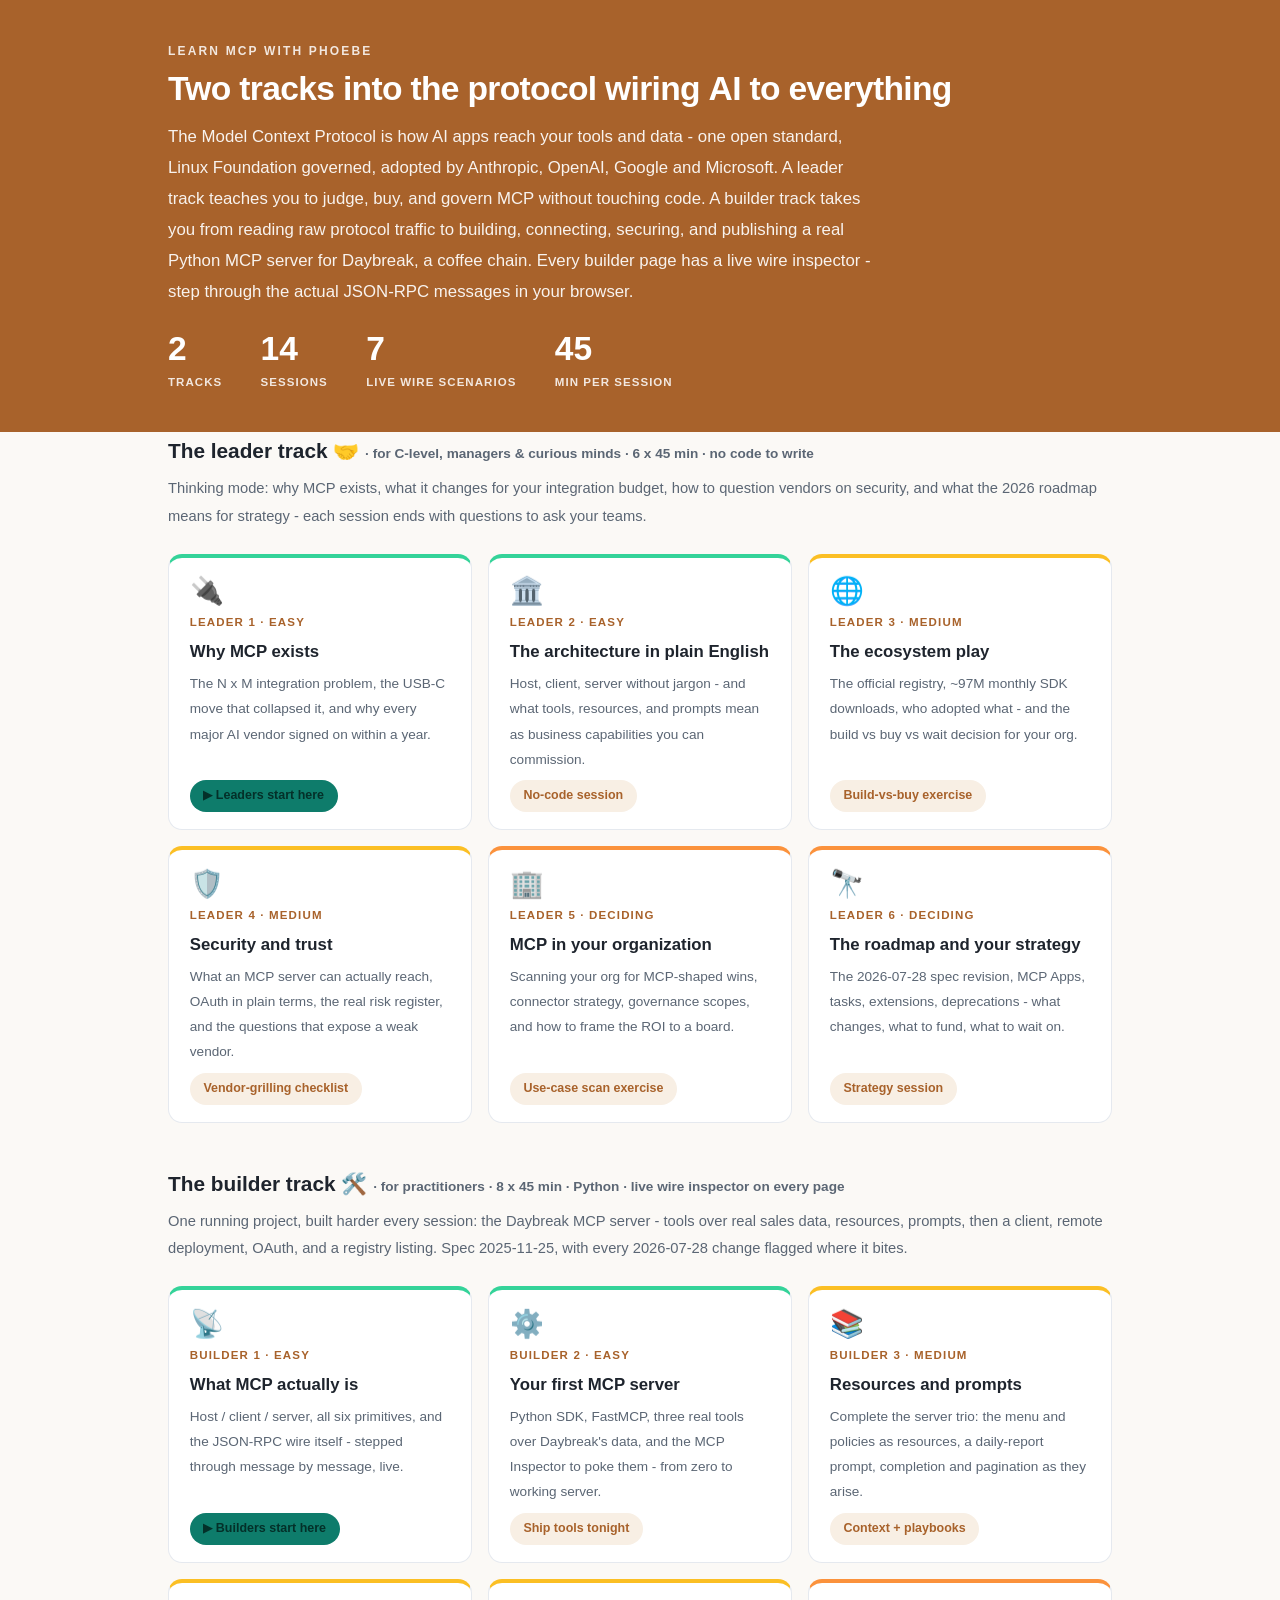
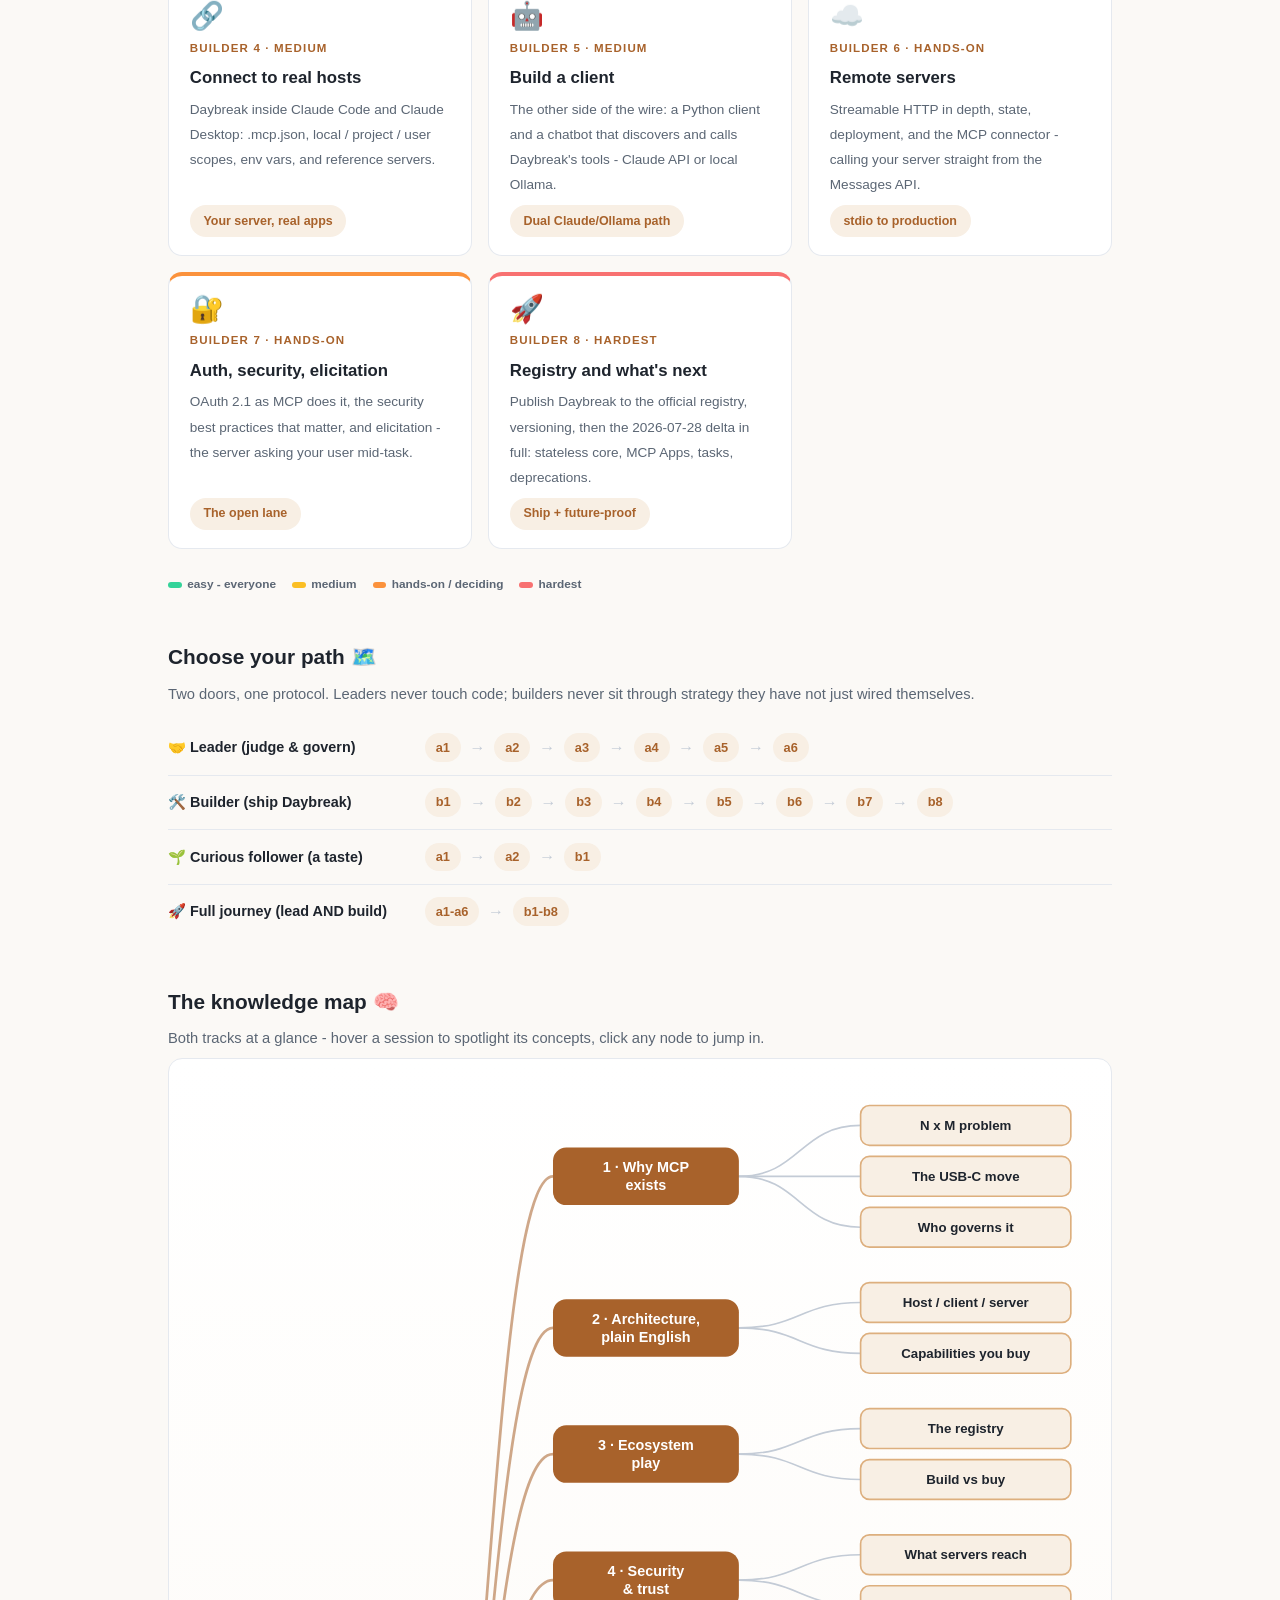
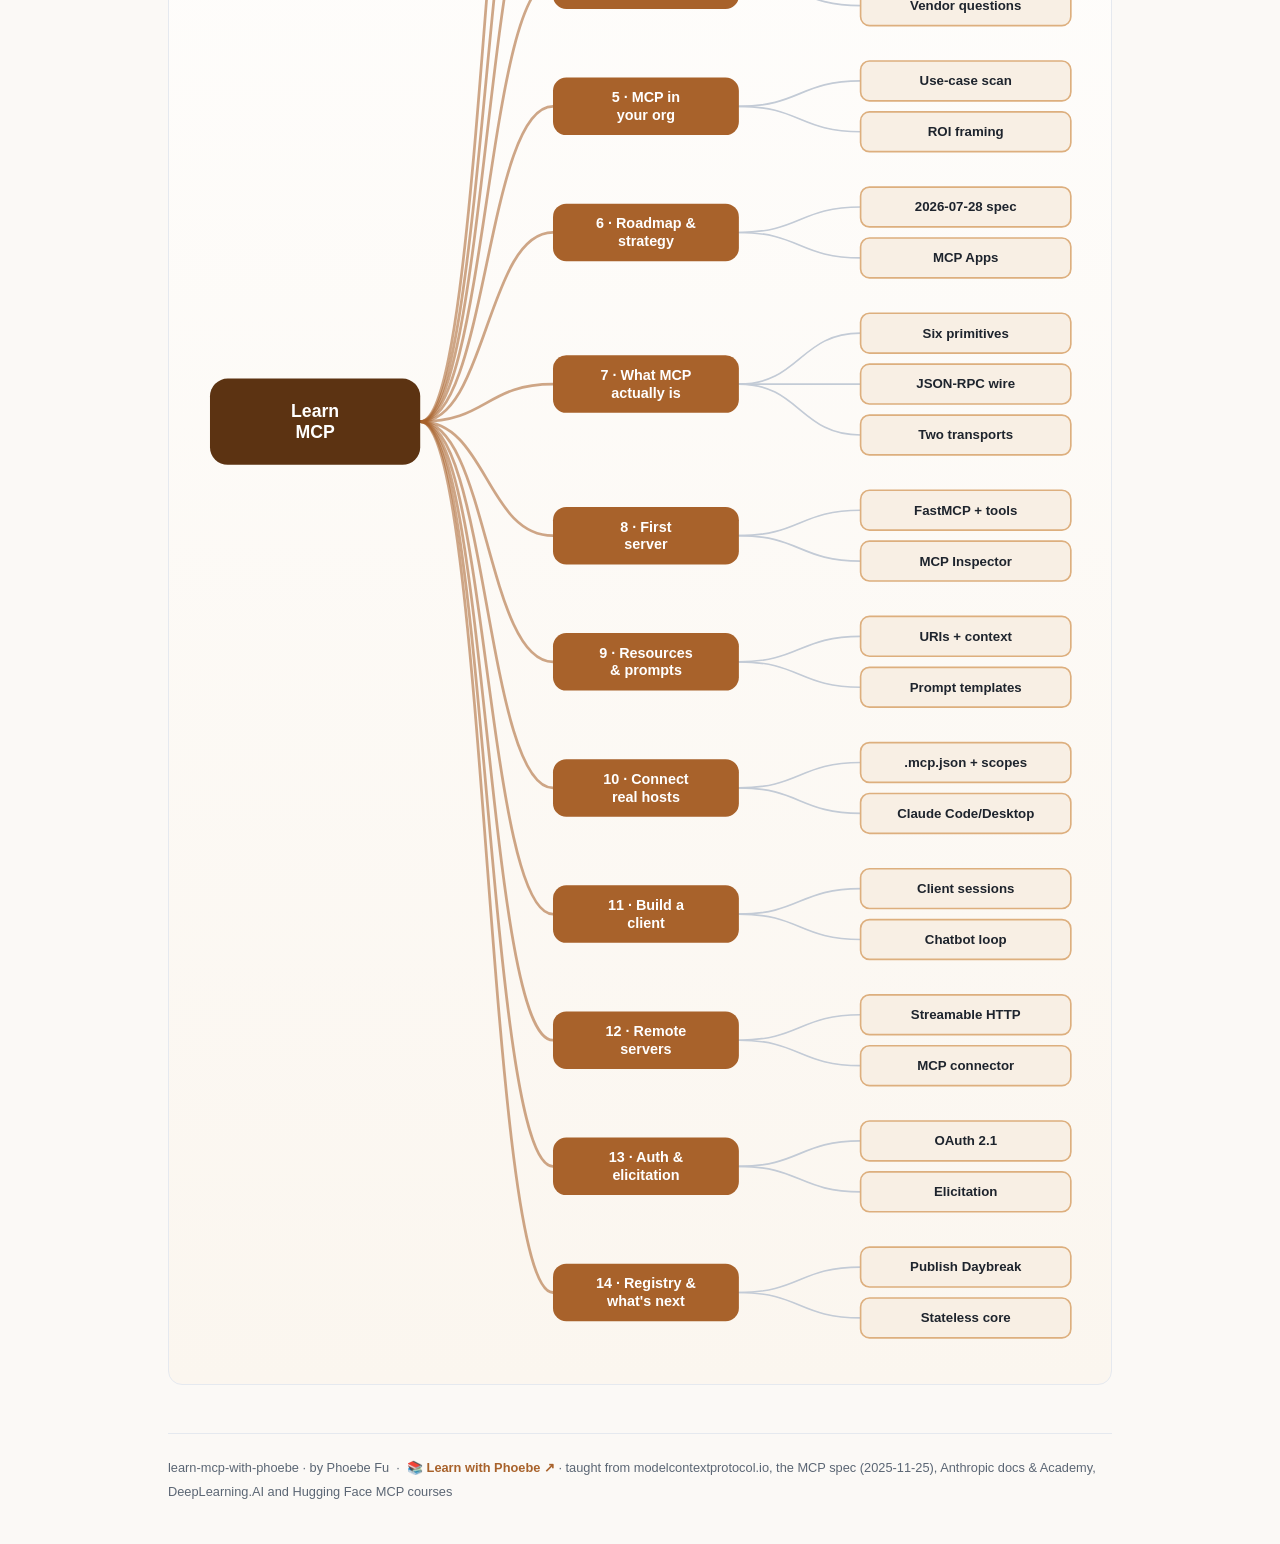
==== index.html @ 0637ff5b "learn-mcp-with-phoebe: two-track MCP course (6 leader + 8 builder), live JSON-RPC wire inspector, Da" ====
<!DOCTYPE html>
<html lang="en">
<head>
<meta charset="UTF-8">
<meta name="viewport" content="width=device-width, initial-scale=1.0">
<title>learn mcp with phoebe - a two-track course on the Model Context Protocol</title>
<link rel="stylesheet" href="assets/style.css?v=1">
<style>
  .stats-row { display: flex; gap: 2.4rem; margin-top: 1.5rem; flex-wrap: wrap; }
  .stat b { display: block; font-size: 2.1rem; font-weight: 800; line-height: 1.05; font-variant-numeric: tabular-nums; }
  .stat span { font-size: .72rem; opacity: .85; text-transform: uppercase; letter-spacing: .09em; font-weight: 600; }

  .course-grid { display: grid; grid-template-columns: repeat(auto-fit, minmax(17rem, 1fr)); gap: 1rem; margin-top: 1.5rem; }
  .course-card {
    border: 1px solid var(--hairline);
    border-top: 4px solid var(--diff, var(--indigo));
    border-radius: var(--radius);
    padding: 1.2rem 1.3rem 1.1rem;
    display: flex;
    flex-direction: column;
    gap: .5rem;
    text-decoration: none;
    color: var(--ink);
    background: #fff;
    transition: box-shadow .15s ease, border-color .15s ease, transform .15s ease;
    position: relative;
  }
  .course-card:hover { border-color: var(--indigo-soft); border-top-color: var(--diff, var(--indigo)); box-shadow: 0 8px 28px rgba(168,98,43,.12); transform: translateY(-3px); }
  .course-card .cicon { font-size: 1.7rem; line-height: 1; }
  .course-card .cnum { font-size: .72rem; font-weight: 700; color: var(--indigo); text-transform: uppercase; letter-spacing: .1em; }
  .course-card h3 { font-size: 1.05rem; font-weight: 800; line-height: 1.3; }
  .course-card p { font-size: .85rem; color: var(--muted); flex: 1; }
  .course-card .meta { display: flex; gap: .4rem; flex-wrap: wrap; }

  .diff-legend { display: flex; gap: 1rem; margin-top: 1.6rem; font-size: .74rem; color: var(--muted); font-weight: 600; flex-wrap: wrap; }
  .diff-legend i { display: inline-block; width: .85rem; height: .35rem; border-radius: 999px; margin-right: .35rem; vertical-align: middle; }

  .paths { margin-top: 2.6rem; }
  .paths h2 { font-size: 1.3rem; font-weight: 800; margin-bottom: .3rem; }
  .paths .plede { color: var(--muted); font-size: .92rem; margin-bottom: .8rem; }
  .path { display: flex; gap: .55rem; align-items: center; padding: .75rem 0; border-bottom: .5px solid var(--hairline); flex-wrap: wrap; }
  .path:last-child { border-bottom: none; }
  .path b { min-width: 15.5rem; font-size: .9rem; }
  .path .pstep { background: var(--indigo-50); color: var(--indigo); border-radius: 999px; padding: .16rem .68rem; font-weight: 700; font-size: .8rem; text-decoration: none; transition: all .12s ease; }
  .path .pstep:hover { background: var(--indigo); color: #fff; }
  .path .parr { color: var(--faint); font-weight: 700; }

  .mm-section { margin-top: 1.6rem; }
  .mm-section h2 { font-size: 1.3rem; font-weight: 800; margin-bottom: .2rem; }
  .mm-section .mm-lede { color: var(--muted); font-size: .92rem; margin-bottom: .4rem; }
  .mm-wrap { border: 1px solid var(--hairline); border-radius: var(--radius); background: linear-gradient(180deg,#fff,#FBF6EF); padding: .6rem; overflow-x: auto; }
  .mm-svg { width: 100%; height: auto; display: block; max-width: 60rem; margin: 0 auto; min-width: 34rem; }
  .mm-link { cursor: pointer; text-decoration: none; }
  .mm-node rect { transition: opacity .15s ease, filter .15s ease; }
  .mm-node text { pointer-events: none; }
  .mm-link:hover .mm-node rect { filter: brightness(1.06); }
  .mm-edge { transition: opacity .15s ease; }
</style>
</head>
<body>

<header class="masthead">
  <div class="wrap">
    <div class="eyebrow">Learn MCP with Phoebe</div>
    <h1>Two tracks into the protocol wiring AI to everything</h1>
    <p class="sub">The Model Context Protocol is how AI apps reach your tools and data - one open standard, Linux Foundation governed, adopted by Anthropic, OpenAI, Google and Microsoft. A leader track teaches you to judge, buy, and govern MCP without touching code. A builder track takes you from reading raw protocol traffic to building, connecting, securing, and publishing a real Python MCP server for Daybreak, a coffee chain. Every builder page has a live wire inspector - step through the actual JSON-RPC messages in your browser.</p>
    <div class="stats-row">
      <div class="stat"><b data-count="2">2</b><span>tracks</span></div>
      <div class="stat"><b data-count="14">14</b><span>sessions</span></div>
      <div class="stat"><b data-count="7">7</b><span>live wire scenarios</span></div>
      <div class="stat"><b data-count="45">45</b><span>min per session</span></div>
    </div>
  </div>
</header>

<main class="wrap">

  <section class="section">
    <div class="paths" style="margin-top:0">
      <h2>The leader track 🤝 <span style="font-size:.85rem;font-weight:600;color:var(--muted)">· for C-level, managers &amp; curious minds · 6 x 45 min · no code to write</span></h2>
      <p class="plede">Thinking mode: why MCP exists, what it changes for your integration budget, how to question vendors on security, and what the 2026 roadmap means for strategy - each session ends with questions to ask your teams.</p>
    </div>
    <div class="course-grid">
      <a class="course-card" href="courses/a1-why-mcp.html" style="--diff:#34D399">
        <span class="cicon">🔌</span>
        <span class="cnum">Leader 1 · easy</span>
        <h3>Why MCP exists</h3>
        <p>The N x M integration problem, the USB-C move that collapsed it, and why every major AI vendor signed on within a year.</p>
        <span class="meta"><span class="pill amber">▶ Leaders start here</span></span>
      </a>
      <a class="course-card" href="courses/a2-architecture-plain.html" style="--diff:#34D399">
        <span class="cicon">🏛️</span>
        <span class="cnum">Leader 2 · easy</span>
        <h3>The architecture in plain English</h3>
        <p>Host, client, server without jargon - and what tools, resources, and prompts mean as business capabilities you can commission.</p>
        <span class="meta"><span class="pill light">No-code session</span></span>
      </a>
      <a class="course-card" href="courses/a3-ecosystem-play.html" style="--diff:#FBBF24">
        <span class="cicon">🌐</span>
        <span class="cnum">Leader 3 · medium</span>
        <h3>The ecosystem play</h3>
        <p>The official registry, ~97M monthly SDK downloads, who adopted what - and the build vs buy vs wait decision for your org.</p>
        <span class="meta"><span class="pill light">Build-vs-buy exercise</span></span>
      </a>
      <a class="course-card" href="courses/a4-security-trust.html" style="--diff:#FBBF24">
        <span class="cicon">🛡️</span>
        <span class="cnum">Leader 4 · medium</span>
        <h3>Security and trust</h3>
        <p>What an MCP server can actually reach, OAuth in plain terms, the real risk register, and the questions that expose a weak vendor.</p>
        <span class="meta"><span class="pill light">Vendor-grilling checklist</span></span>
      </a>
      <a class="course-card" href="courses/a5-mcp-in-your-org.html" style="--diff:#FB923C">
        <span class="cicon">🏢</span>
        <span class="cnum">Leader 5 · deciding</span>
        <h3>MCP in your organization</h3>
        <p>Scanning your org for MCP-shaped wins, connector strategy, governance scopes, and how to frame the ROI to a board.</p>
        <span class="meta"><span class="pill light">Use-case scan exercise</span></span>
      </a>
      <a class="course-card" href="courses/a6-roadmap.html" style="--diff:#FB923C">
        <span class="cicon">🔭</span>
        <span class="cnum">Leader 6 · deciding</span>
        <h3>The roadmap and your strategy</h3>
        <p>The 2026-07-28 spec revision, MCP Apps, tasks, extensions, deprecations - what changes, what to fund, what to wait on.</p>
        <span class="meta"><span class="pill light">Strategy session</span></span>
      </a>
    </div>

    <div class="paths">
      <h2>The builder track 🛠️ <span style="font-size:.85rem;font-weight:600;color:var(--muted)">· for practitioners · 8 x 45 min · Python · live wire inspector on every page</span></h2>
      <p class="plede">One running project, built harder every session: the Daybreak MCP server - tools over real sales data, resources, prompts, then a client, remote deployment, OAuth, and a registry listing. Spec 2025-11-25, with every 2026-07-28 change flagged where it bites.</p>
    </div>
    <div class="course-grid">
      <a class="course-card" href="courses/b1-what-mcp-is.html" style="--diff:#34D399">
        <span class="cicon">📡</span>
        <span class="cnum">Builder 1 · easy</span>
        <h3>What MCP actually is</h3>
        <p>Host / client / server, all six primitives, and the JSON-RPC wire itself - stepped through message by message, live.</p>
        <span class="meta"><span class="pill amber">▶ Builders start here</span></span>
      </a>
      <a class="course-card" href="courses/b2-first-server.html" style="--diff:#34D399">
        <span class="cicon">⚙️</span>
        <span class="cnum">Builder 2 · easy</span>
        <h3>Your first MCP server</h3>
        <p>Python SDK, FastMCP, three real tools over Daybreak's data, and the MCP Inspector to poke them - from zero to working server.</p>
        <span class="meta"><span class="pill light">Ship tools tonight</span></span>
      </a>
      <a class="course-card" href="courses/b3-resources-prompts.html" style="--diff:#FBBF24">
        <span class="cicon">📚</span>
        <span class="cnum">Builder 3 · medium</span>
        <h3>Resources and prompts</h3>
        <p>Complete the server trio: the menu and policies as resources, a daily-report prompt, completion and pagination as they arise.</p>
        <span class="meta"><span class="pill light">Context + playbooks</span></span>
      </a>
      <a class="course-card" href="courses/b4-connect-hosts.html" style="--diff:#FBBF24">
        <span class="cicon">🔗</span>
        <span class="cnum">Builder 4 · medium</span>
        <h3>Connect to real hosts</h3>
        <p>Daybreak inside Claude Code and Claude Desktop: .mcp.json, local / project / user scopes, env vars, and reference servers.</p>
        <span class="meta"><span class="pill light">Your server, real apps</span></span>
      </a>
      <a class="course-card" href="courses/b5-build-a-client.html" style="--diff:#FBBF24">
        <span class="cicon">🤖</span>
        <span class="cnum">Builder 5 · medium</span>
        <h3>Build a client</h3>
        <p>The other side of the wire: a Python client and a chatbot that discovers and calls Daybreak's tools - Claude API or local Ollama.</p>
        <span class="meta"><span class="pill light">Dual Claude/Ollama path</span></span>
      </a>
      <a class="course-card" href="courses/b6-remote-servers.html" style="--diff:#FB923C">
        <span class="cicon">☁️</span>
        <span class="cnum">Builder 6 · hands-on</span>
        <h3>Remote servers</h3>
        <p>Streamable HTTP in depth, state, deployment, and the MCP connector - calling your server straight from the Messages API.</p>
        <span class="meta"><span class="pill light">stdio to production</span></span>
      </a>
      <a class="course-card" href="courses/b7-auth-security.html" style="--diff:#FB923C">
        <span class="cicon">🔐</span>
        <span class="cnum">Builder 7 · hands-on</span>
        <h3>Auth, security, elicitation</h3>
        <p>OAuth 2.1 as MCP does it, the security best practices that matter, and elicitation - the server asking your user mid-task.</p>
        <span class="meta"><span class="pill light">The open lane</span></span>
      </a>
      <a class="course-card" href="courses/b8-registry-whats-next.html" style="--diff:#F87171">
        <span class="cicon">🚀</span>
        <span class="cnum">Builder 8 · hardest</span>
        <h3>Registry and what's next</h3>
        <p>Publish Daybreak to the official registry, versioning, then the 2026-07-28 delta in full: stateless core, MCP Apps, tasks, deprecations.</p>
        <span class="meta"><span class="pill light">Ship + future-proof</span></span>
      </a>
    </div>
    <div class="diff-legend">
      <span><i style="background:#34D399"></i>easy - everyone</span>
      <span><i style="background:#FBBF24"></i>medium</span>
      <span><i style="background:#FB923C"></i>hands-on / deciding</span>
      <span><i style="background:#F87171"></i>hardest</span>
    </div>

    <div class="paths">
      <h2>Choose your path 🗺️</h2>
      <p class="plede">Two doors, one protocol. Leaders never touch code; builders never sit through strategy they have not just wired themselves.</p>
      <div class="path"><b>🤝 Leader (judge &amp; govern)</b>
        <a class="pstep" href="courses/a1-why-mcp.html">a1</a><span class="parr">→</span>
        <a class="pstep" href="courses/a2-architecture-plain.html">a2</a><span class="parr">→</span>
        <a class="pstep" href="courses/a3-ecosystem-play.html">a3</a><span class="parr">→</span>
        <a class="pstep" href="courses/a4-security-trust.html">a4</a><span class="parr">→</span>
        <a class="pstep" href="courses/a5-mcp-in-your-org.html">a5</a><span class="parr">→</span>
        <a class="pstep" href="courses/a6-roadmap.html">a6</a>
      </div>
      <div class="path"><b>🛠️ Builder (ship Daybreak)</b>
        <a class="pstep" href="courses/b1-what-mcp-is.html">b1</a><span class="parr">→</span>
        <a class="pstep" href="courses/b2-first-server.html">b2</a><span class="parr">→</span>
        <a class="pstep" href="courses/b3-resources-prompts.html">b3</a><span class="parr">→</span>
        <a class="pstep" href="courses/b4-connect-hosts.html">b4</a><span class="parr">→</span>
        <a class="pstep" href="courses/b5-build-a-client.html">b5</a><span class="parr">→</span>
        <a class="pstep" href="courses/b6-remote-servers.html">b6</a><span class="parr">→</span>
        <a class="pstep" href="courses/b7-auth-security.html">b7</a><span class="parr">→</span>
        <a class="pstep" href="courses/b8-registry-whats-next.html">b8</a>
      </div>
      <div class="path"><b>🌱 Curious follower (a taste)</b>
        <a class="pstep" href="courses/a1-why-mcp.html">a1</a><span class="parr">→</span>
        <a class="pstep" href="courses/a2-architecture-plain.html">a2</a><span class="parr">→</span>
        <a class="pstep" href="courses/b1-what-mcp-is.html">b1</a>
      </div>
      <div class="path"><b>🚀 Full journey (lead AND build)</b>
        <a class="pstep" href="courses/a1-why-mcp.html">a1-a6</a><span class="parr">→</span>
        <a class="pstep" href="courses/b1-what-mcp-is.html">b1-b8</a>
      </div>
    </div>
  </section>

  <section class="section mm-section">
    <h2>The knowledge map 🧠</h2>
    <p class="mm-lede">Both tracks at a glance - hover a session to spotlight its concepts, click any node to jump in.</p>
    <div class="mm-wrap"><div id="mindmap"></div></div>
  </section>

  <footer class="pagefoot">
    <span>learn-mcp-with-phoebe · by Phoebe Fu &nbsp;·&nbsp; 📚 <a href="https://phoebefu6.github.io/learn-with-phoebe/">Learn with Phoebe ↗</a> · taught from modelcontextprotocol.io, the MCP spec (2025-11-25), Anthropic docs &amp; Academy, DeepLearning.AI and Hugging Face MCP courses</span>
  </footer>
</main>

<script>
window.MINDMAP_DATA = {
  title: "Learn\nMCP",
  centerColor: "#5C3312",
  sessions: [
    { label: "Why MCP\nexists", href: "courses/a1-why-mcp.html", color: "#34D399",
      concepts: [
        { label: "N x M problem", href: "courses/a1-why-mcp.html" },
        { label: "The USB-C move", href: "courses/a1-why-mcp.html" },
        { label: "Who governs it", href: "courses/a1-why-mcp.html" } ] },
    { label: "Architecture,\nplain English", href: "courses/a2-architecture-plain.html", color: "#34D399",
      concepts: [
        { label: "Host / client / server", href: "courses/a2-architecture-plain.html" },
        { label: "Capabilities you buy", href: "courses/a2-architecture-plain.html" } ] },
    { label: "Ecosystem\nplay", href: "courses/a3-ecosystem-play.html", color: "#FBBF24",
      concepts: [
        { label: "The registry", href: "courses/a3-ecosystem-play.html" },
        { label: "Build vs buy", href: "courses/a3-ecosystem-play.html" } ] },
    { label: "Security\n& trust", href: "courses/a4-security-trust.html", color: "#FBBF24",
      concepts: [
        { label: "What servers reach", href: "courses/a4-security-trust.html" },
        { label: "Vendor questions", href: "courses/a4-security-trust.html" } ] },
    { label: "MCP in\nyour org", href: "courses/a5-mcp-in-your-org.html", color: "#FB923C",
      concepts: [
        { label: "Use-case scan", href: "courses/a5-mcp-in-your-org.html" },
        { label: "ROI framing", href: "courses/a5-mcp-in-your-org.html" } ] },
    { label: "Roadmap &\nstrategy", href: "courses/a6-roadmap.html", color: "#FB923C",
      concepts: [
        { label: "2026-07-28 spec", href: "courses/a6-roadmap.html" },
        { label: "MCP Apps", href: "courses/a6-roadmap.html" } ] },
    { label: "What MCP\nactually is", href: "courses/b1-what-mcp-is.html", color: "#34D399",
      concepts: [
        { label: "Six primitives", href: "courses/b1-what-mcp-is.html" },
        { label: "JSON-RPC wire", href: "courses/b1-what-mcp-is.html" },
        { label: "Two transports", href: "courses/b1-what-mcp-is.html" } ] },
    { label: "First\nserver", href: "courses/b2-first-server.html", color: "#34D399",
      concepts: [
        { label: "FastMCP + tools", href: "courses/b2-first-server.html" },
        { label: "MCP Inspector", href: "courses/b2-first-server.html" } ] },
    { label: "Resources\n& prompts", href: "courses/b3-resources-prompts.html", color: "#FBBF24",
      concepts: [
        { label: "URIs + context", href: "courses/b3-resources-prompts.html" },
        { label: "Prompt templates", href: "courses/b3-resources-prompts.html" } ] },
    { label: "Connect\nreal hosts", href: "courses/b4-connect-hosts.html", color: "#FBBF24",
      concepts: [
        { label: ".mcp.json + scopes", href: "courses/b4-connect-hosts.html" },
        { label: "Claude Code/Desktop", href: "courses/b4-connect-hosts.html" } ] },
    { label: "Build a\nclient", href: "courses/b5-build-a-client.html", color: "#FBBF24",
      concepts: [
        { label: "Client sessions", href: "courses/b5-build-a-client.html" },
        { label: "Chatbot loop", href: "courses/b5-build-a-client.html" } ] },
    { label: "Remote\nservers", href: "courses/b6-remote-servers.html", color: "#FB923C",
      concepts: [
        { label: "Streamable HTTP", href: "courses/b6-remote-servers.html" },
        { label: "MCP connector", href: "courses/b6-remote-servers.html" } ] },
    { label: "Auth &\nelicitation", href: "courses/b7-auth-security.html", color: "#FB923C",
      concepts: [
        { label: "OAuth 2.1", href: "courses/b7-auth-security.html" },
        { label: "Elicitation", href: "courses/b7-auth-security.html" } ] },
    { label: "Registry &\nwhat's next", href: "courses/b8-registry-whats-next.html", color: "#F87171",
      concepts: [
        { label: "Publish Daybreak", href: "courses/b8-registry-whats-next.html" },
        { label: "Stateless core", href: "courses/b8-registry-whats-next.html" } ] }
  ]
};
</script>
<script src="assets/mindmap.js?v=1"></script>
<script src="assets/app.js?v=1"></script>
</body>
</html>
---- assets/style.css ----
/* learn-mcp-with-phoebe - editorial bold design system
   Accent: SQLite blue #A8622B · Ink navy #5C3312 · Flagship: amber #0E7C6B
   (CSS var names still read --indigo/--amber; they hold SQL-blue values.) */

:root {
  --indigo: #A8622B;
  --indigo-deep: #5C3312;
  --indigo-mid: #C08048;
  --indigo-soft: #DDAF7E;
  --indigo-50: #F8EFE4;
  --ink: #1E242D;
  --muted: #5B6674;
  --faint: #C3CBD6;
  --hairline: #E5E9EF;
  --amber: #0E7C6B;
  --amber-ink: #043029;
  --amber-50: #E3F4F0;
  --paper: #FBF9F6;
  --code-bg: #1A2129;
  --code-ink: #E8DECF;
  --radius: 14px;
}

* { margin: 0; padding: 0; box-sizing: border-box; }

html { font-size: 16px; scroll-behavior: smooth; }
html.zoom-125 { font-size: 20px; }
html.zoom-150 { font-size: 24px; }

body {
  font-family: "Inter", -apple-system, BlinkMacSystemFont, "Segoe UI", Roboto, sans-serif;
  background: var(--paper);
  color: var(--ink);
  line-height: 1.85;
  font-feature-settings: "tnum";
}

.wrap { max-width: 62rem; margin: 0 auto; padding: 0 1.5rem; }

/* ---------- header band ---------- */
.masthead {
  background: var(--indigo);
  color: #fff;
  padding: 2.5rem 0 2.25rem;
}
.masthead .eyebrow {
  font-size: .75rem;
  letter-spacing: .18em;
  text-transform: uppercase;
  opacity: .85;
  font-weight: 600;
}
.masthead h1 {
  font-size: 2.1rem;
  line-height: 1.15;
  font-weight: 800;
  margin: .5rem 0 .75rem;
  letter-spacing: -.02em;
}
.masthead h1 .accent { color: inherit; }
.masthead .sub { font-size: 1.05rem; opacity: .92; max-width: 44rem; }

.chip-row { display: flex; flex-wrap: wrap; gap: .5rem; margin-top: 1.1rem; }
.chip {
  display: inline-flex;
  align-items: center;
  gap: .35rem;
  border-radius: 999px;
  padding: .25rem .8rem;
  font-size: .78rem;
  font-weight: 600;
  white-space: nowrap;
}
.chip.level { background: #fff; color: var(--indigo); }
.chip.audience { background: rgba(255,255,255,.16); color: #fff; border: 1px solid rgba(255,255,255,.35); }
.chip.time { background: var(--ink); color: #fff; font-variant-numeric: tabular-nums; }

/* ---------- agenda bar ---------- */
.agenda {
  display: flex;
  border-radius: 999px;
  overflow: hidden;
  margin: 1.4rem 0 0;
  font-size: .72rem;
  font-weight: 600;
  text-align: center;
  color: #fff;
}
.agenda span { padding: .45rem .3rem; white-space: nowrap; overflow: hidden; text-overflow: ellipsis; }
.agenda .a1 { background: var(--indigo-deep); }
.agenda .a2 { background: var(--indigo-mid); }
.agenda .a3 { background: var(--amber); color: var(--amber-ink); }
.agenda .a4 { background: var(--indigo-soft); }

/* ---------- toolbar ---------- */
.toolbar {
  position: sticky;
  top: 0;
  z-index: 40;
  background: rgba(255,255,255,.94);
  backdrop-filter: blur(6px);
  border-bottom: 1px solid var(--hairline);
  padding: .55rem 0;
}
.toolbar .wrap { display: flex; align-items: center; gap: .6rem; }
.toolbar .crumb { font-size: .8rem; color: var(--muted); font-weight: 600; margin-right: auto; }
.toolbar .crumb a { color: var(--indigo); text-decoration: none; }
.btn {
  border: 1px solid var(--hairline);
  background: #fff;
  color: var(--ink);
  border-radius: 999px;
  padding: .35rem .9rem;
  font-size: .78rem;
  font-weight: 600;
  cursor: pointer;
  font-family: inherit;
  transition: all .15s ease;
}
.btn:hover { border-color: var(--indigo); color: var(--indigo); }
.btn.primary { background: var(--indigo); border-color: var(--indigo); color: #fff; }
.btn.primary:hover { background: var(--indigo-deep); }

/* ---------- sections ---------- */
main { padding: 2.5rem 0 4rem; }

.section { margin-bottom: 2.8rem; }
.section-kicker { margin-bottom: 1rem; }
.section-kicker .klabel {
  display: block;
  font-size: .72rem;
  text-transform: uppercase;
  letter-spacing: .1em;
  color: var(--indigo);
  font-weight: 700;
  margin-bottom: .35rem;
}
.section-kicker h2 {
  font-size: 1.45rem;
  font-weight: 800;
  letter-spacing: -.01em;
  display: flex;
  align-items: center;
  gap: .7rem;
  flex-wrap: wrap;
}
.section-kicker .tag {
  border-radius: 999px;
  padding: .18rem .7rem;
  font-size: .7rem;
  font-weight: 700;
  text-transform: uppercase;
  letter-spacing: .08em;
}
.tag.concept { background: var(--indigo-50); color: var(--indigo); }
.tag.demo { background: var(--amber-50); color: var(--amber-ink); }
.tag.exercise { background: var(--ink); color: #fff; }

.lede { color: var(--muted); max-width: 46rem; margin-bottom: 1.4rem; line-height: 1.8; }

/* live vs self-study markers on cards */
.mode {
  font-size: .64rem;
  font-weight: 700;
  text-transform: uppercase;
  letter-spacing: .07em;
  padding: .14rem .6rem;
  border-radius: 999px;
  flex: none;
}
.mode.live { background: var(--indigo); color: #fff; }
.mode.self { background: #fff; color: var(--muted); border: 1px solid var(--hairline); }

/* ---------- accordions ---------- */
details.card {
  border: 1px solid var(--hairline);
  border-radius: var(--radius);
  margin-bottom: .8rem;
  overflow: hidden;
  background: #fff;
}
details.card[open] { border-color: var(--indigo-soft); box-shadow: 0 8px 28px rgba(168,98,43,.08); }
details.card summary {
  list-style: none;
  cursor: pointer;
  padding: 1rem 1.25rem;
  display: flex;
  align-items: center;
  gap: .75rem;
  font-weight: 700;
  font-size: 1.02rem;
  user-select: none;
}
details.card summary::-webkit-details-marker { display: none; }
details.card summary .dot {
  width: .6rem; height: .6rem;
  border-radius: 999px;
  background: var(--indigo);
  flex: none;
}
details.card summary .mini { margin-left: auto; font-size: .72rem; color: var(--muted); font-weight: 600; white-space: nowrap; }
details.card summary .caret { transition: transform .2s ease; color: var(--indigo); font-size: .8rem; }
details.card[open] summary .caret { transform: rotate(90deg); }
details.card .body { padding: 0 1.25rem 1.4rem; border-top: 1px solid var(--hairline); padding-top: 1.15rem; }
details.card .body p { margin-bottom: 1.05rem; max-width: 48rem; }
details.card .body p:last-child { margin-bottom: 0; }
details.card .body ul, details.card .body ol { margin: 0 0 1.1rem 1.2rem; max-width: 47rem; }
details.card .body li { margin-bottom: .65rem; }
details.card .body h4 { font-size: .95rem; font-weight: 700; margin: 1.1rem 0 .45rem; }
details.card .body h4:first-child { margin-top: 0; }

/* ---------- pills & legends ---------- */
.legend { display: flex; flex-wrap: wrap; gap: .5rem; margin: 0 0 1.2rem; }
.pill {
  display: inline-flex;
  align-items: center;
  gap: .4rem;
  border-radius: 999px;
  padding: .28rem .85rem;
  font-size: .78rem;
  font-weight: 600;
}
.pill.solid { background: var(--indigo); color: #fff; }
.pill.light { background: var(--indigo-50); color: var(--indigo); }
.pill.inkpill { background: var(--ink); color: #fff; }
.pill.amber, .pill.peach { background: var(--amber); color: var(--amber-ink); }
.pill.bare { color: var(--faint); }

/* ---------- 4D grid ---------- */
.grid-2 { display: grid; grid-template-columns: repeat(auto-fit, minmax(15rem, 1fr)); gap: .8rem; margin: .5rem 0 1rem; }
.d-card {
  border: 1px solid var(--hairline);
  border-left: 4px solid var(--indigo);
  border-radius: 10px;
  padding: 1rem 1.1rem;
}
.d-card h4 { font-size: .95rem; margin-bottom: .3rem; }
.d-card h4 .lead-letter { color: var(--indigo); }
.d-card p { font-size: .86rem; color: var(--muted); margin: 0; }

/* ---------- tables ---------- */
table.clean { width: 100%; border-collapse: collapse; font-size: .9rem; margin: .4rem 0 1rem; }
table.clean th {
  text-align: left;
  font-size: .72rem;
  text-transform: uppercase;
  letter-spacing: .08em;
  color: var(--muted);
  padding: .5rem .6rem;
  border-bottom: 2px solid var(--ink);
}
table.clean td { padding: .7rem .6rem; border-bottom: .5px solid var(--hairline); vertical-align: top; line-height: 1.7; }
table.clean td:first-child { font-weight: 600; }

/* ---------- prompt boxes ---------- */
.prompt-box {
  position: relative;
  background: var(--code-bg);
  color: var(--code-ink);
  border-radius: var(--radius);
  padding: 1.1rem 1.2rem;
  margin: 1rem 0 1.2rem;
  font-family: "SF Mono", ui-monospace, Menlo, Consolas, monospace;
  font-size: .84rem;
  line-height: 1.65;
  white-space: pre-wrap;
  word-break: break-word;
}
.prompt-box .label {
  position: absolute;
  top: -0.7rem;
  left: 1rem;
  background: var(--indigo);
  color: #fff;
  font-family: "Inter", -apple-system, sans-serif;
  font-size: .68rem;
  font-weight: 700;
  letter-spacing: .06em;
  text-transform: uppercase;
  border-radius: 999px;
  padding: .15rem .7rem;
}
.prompt-box.bad .label { background: var(--faint); color: var(--ink); }
.prompt-box.good .label { background: var(--amber); color: var(--amber-ink); }
.copy-btn {
  position: absolute;
  top: .7rem;
  right: .7rem;
  background: rgba(255,255,255,.1);
  border: 1px solid rgba(255,255,255,.25);
  color: #fff;
  border-radius: 999px;
  padding: .25rem .8rem;
  font-size: .72rem;
  font-weight: 600;
  cursor: pointer;
  font-family: "Inter", -apple-system, sans-serif;
  transition: background .15s ease;
}
.copy-btn:hover { background: rgba(255,255,255,.22); }
.copy-btn.copied { background: var(--amber); border-color: var(--amber); color: var(--amber-ink); }

/* ---------- demo steps ---------- */
.steps { counter-reset: step; margin: .6rem 0 1rem; }
.step {
  display: flex;
  gap: .9rem;
  padding: .85rem 0;
  border-bottom: .5px solid var(--hairline);
}
.step:last-child { border-bottom: none; }
.step::before {
  counter-increment: step;
  content: counter(step);
  flex: none;
  width: 1.7rem; height: 1.7rem;
  border-radius: 999px;
  background: var(--indigo-50);
  color: var(--indigo);
  font-weight: 700;
  font-size: .85rem;
  display: inline-flex;
  align-items: center;
  justify-content: center;
  margin-top: .1rem;
}
.step p { margin: 0; }

/* ---------- callouts ---------- */
.callout {
  border-radius: var(--radius);
  padding: 1rem 1.2rem;
  margin: 1rem 0;
  font-size: .92rem;
}
.callout.tip { background: var(--indigo-50); border-left: 4px solid var(--indigo); }
.callout.win { background: var(--amber-50); border-left: 4px solid var(--amber); }
.callout strong:first-child { display: block; margin-bottom: .2rem; }

.callout.example {
  background: #FFFFFF;
  border: 1px solid var(--hairline);
  border-left: 4px solid var(--amber);
  font-size: .9rem;
}
.callout.example .ex-pill {
  display: inline-block;
  background: var(--amber);
  color: var(--amber-ink);
  border-radius: 999px;
  padding: .15rem .7rem;
  font-size: .68rem;
  font-weight: 700;
  text-transform: uppercase;
  letter-spacing: .06em;
  margin-bottom: .5rem;
}
.callout.example p { margin: 0 0 .75rem; max-width: 47rem; }
.callout.example p:last-child { margin-bottom: 0; }
.callout.example ul { margin: 0 0 0 1.1rem; max-width: 46rem; }
.callout.example li { margin-bottom: .6rem; }
.callout.example li:last-child { margin-bottom: 0; }

/* ---------- zoomable figures ---------- */
figure.zoomable {
  border: 1px solid var(--hairline);
  border-radius: var(--radius);
  padding: 1.2rem;
  margin: 1rem 0 1.4rem;
  cursor: zoom-in;
  transition: box-shadow .15s ease;
  background: #fff;
}
figure.zoomable:hover { box-shadow: 0 8px 28px rgba(168,98,43,.12); }
figure.zoomable svg, figure.zoomable img { width: 100%; height: auto; display: block; }
figure.zoomable figcaption {
  margin-top: .6rem;
  font-size: .76rem;
  color: var(--muted);
  font-weight: 600;
  display: flex;
  align-items: center;
  gap: .4rem;
}

.lightbox {
  position: fixed;
  inset: 0;
  z-index: 100;
  background: rgba(30,36,45,.9);
  display: none;
  align-items: center;
  justify-content: center;
  padding: 3vh 3vw;
  cursor: zoom-out;
}
.lightbox.open { display: flex; }
.lightbox .inner {
  background: #fff;
  border-radius: var(--radius);
  padding: 2rem;
  max-width: 94vw;
  max-height: 92vh;
  overflow: auto;
}
.lightbox .inner svg, .lightbox .inner img { width: min(88vw, 70rem); height: auto; }
.lightbox .close-hint {
  position: fixed;
  top: 1rem; right: 1.4rem;
  color: #fff;
  font-size: .8rem;
  font-weight: 600;
  opacity: .8;
}

/* ---------- courses covered ---------- */
.covered { border: 1px solid var(--hairline); border-radius: var(--radius); overflow: hidden; }
.covered-row {
  display: flex;
  align-items: baseline;
  gap: .8rem;
  padding: .75rem 1.1rem;
  border-bottom: .5px solid var(--hairline);
  font-size: .9rem;
}
.covered-row:last-child { border-bottom: none; }
.covered-row .status { flex: none; }
.covered-row .name { font-weight: 600; }
.covered-row .note { margin-left: auto; color: var(--muted); font-size: .78rem; text-align: right; }

/* ---------- cheat sheet footer ---------- */
.cheat {
  background: var(--ink);
  color: #fff;
  border-radius: var(--radius);
  padding: 1.6rem 1.6rem 1.3rem;
  margin-top: 3rem;
}
.cheat h3 { font-size: 1.1rem; margin-bottom: 1rem; }
.cheat h3 span { color: var(--indigo-soft); }
.cheat .grid-2 { gap: 1rem; }
.cheat .cheat-item { border-left: 3px solid var(--indigo-mid); padding-left: .8rem; }
.cheat .cheat-item b { display: block; font-size: .85rem; color: var(--indigo-soft); }
.cheat .cheat-item span { font-size: .82rem; opacity: .85; }

footer.pagefoot {
  border-top: 1px solid var(--hairline);
  margin-top: 3rem;
  padding: 1.4rem 0 2.5rem;
  font-size: .8rem;
  color: var(--muted);
  display: flex;
  justify-content: space-between;
  flex-wrap: wrap;
  gap: .8rem;
}
footer.pagefoot a { color: var(--indigo); text-decoration: none; font-weight: 600; }

/* ---------- wayfinding: reading progress + section dots + part numbers ---------- */

#progress-bar {
  position: fixed;
  top: 0; left: 0;
  height: 3px;
  width: 0;
  background: linear-gradient(90deg, var(--indigo), var(--amber));
  z-index: 90;
}

.pagenav {
  position: fixed;
  right: 1.1rem;
  top: 50%;
  transform: translateY(-50%);
  z-index: 50;
  display: flex;
  flex-direction: column;
  gap: .55rem;
}
.pagenav a {
  width: .68rem; height: .68rem;
  border-radius: 999px;
  background: #fff;
  border: 2px solid var(--faint);
  display: block;
  position: relative;
  transition: all .15s ease;
}
.pagenav a:hover { border-color: var(--indigo); transform: scale(1.3); }
.pagenav a.active { background: var(--indigo); border-color: var(--indigo); }
.pagenav a .nlabel {
  position: absolute;
  right: 1.4rem;
  top: 50%;
  transform: translateY(-50%);
  background: var(--ink);
  color: #fff;
  font-size: .7rem;
  font-weight: 600;
  padding: .22rem .65rem;
  border-radius: 6px;
  white-space: nowrap;
  opacity: 0;
  pointer-events: none;
  transition: opacity .15s ease;
}
.pagenav a:hover .nlabel { opacity: 1; }
@media (max-width: 74rem) { .pagenav { display: none; } }

main { counter-reset: partnum -1; }
.section .section-kicker { position: relative; }
.section .section-kicker::before {
  counter-increment: partnum;
  content: counter(partnum, decimal-leading-zero);
  position: absolute;
  right: 0;
  top: -1.2rem;
  font-size: 4.4rem;
  font-weight: 800;
  color: var(--indigo-50);
  line-height: 1;
  font-variant-numeric: tabular-nums;
  pointer-events: none;
  z-index: 0;
}
.section .section-kicker > * { position: relative; z-index: 1; }

details.card summary { transition: background .15s ease; }
details.card summary:hover { background: #FBF6EF; }

/* ---------- journey strip: you are here in the series ---------- */
.journey {
  display: flex;
  align-items: center;
  gap: .45rem;
  margin-top: 1.1rem;
  flex-wrap: wrap;
}
.journey .jlabel { font-size: .7rem; font-weight: 700; text-transform: uppercase; letter-spacing: .09em; opacity: .8; margin-right: .3rem; }
.journey a {
  width: 1.7rem; height: 1.7rem;
  border-radius: 999px;
  display: inline-flex;
  align-items: center;
  justify-content: center;
  font-size: .8rem;
  font-weight: 700;
  text-decoration: none;
  color: #fff;
  border: 1.5px solid rgba(255,255,255,.45);
  transition: all .15s ease;
  font-variant-numeric: tabular-nums;
}
.journey a:hover { border-color: #fff; transform: scale(1.12); }
.journey a.here { background: #fff; color: var(--indigo); border-color: #fff; }
.journey a.dd-chip { width: auto; border-radius: 999px; padding: 0 .7rem; font-size: .72rem; }

/* ---------- check-yourself quiz ---------- */
.quiz-q {
  border: 1px solid var(--hairline);
  border-radius: var(--radius);
  padding: 1.1rem 1.25rem 1rem;
  margin-bottom: .9rem;
  background: #fff;
}
.quiz-q .qtext { font-weight: 700; margin-bottom: .7rem; }
.quiz-q .qopt {
  display: block;
  width: 100%;
  text-align: left;
  background: #fff;
  border: 1px solid var(--hairline);
  border-radius: 10px;
  padding: .6rem .9rem;
  margin-bottom: .5rem;
  font-size: .9rem;
  font-family: inherit;
  color: var(--ink);
  cursor: pointer;
  transition: all .15s ease;
}
.quiz-q .qopt:hover { border-color: var(--indigo); background: var(--indigo-50); }
.quiz-q .qopt.correct { background: var(--indigo); border-color: var(--indigo); color: #fff; font-weight: 600; }
.quiz-q .qopt.correct::after { content: "  ✓"; }
.quiz-q .qopt.wrong { background: #FEF2F2; border-color: #FCA5A5; color: #991B1B; animation: qshake .3s ease; }
.quiz-q .qopt.wrong::after { content: "  ✗ try again"; font-size: .78rem; }
.quiz-q .qopt:disabled { cursor: default; }
.quiz-q .qwhy {
  display: none;
  background: var(--amber-50);
  border-left: 4px solid var(--amber);
  border-radius: 8px;
  padding: .6rem .9rem;
  font-size: .86rem;
  margin-top: .3rem;
}
.quiz-q.answered .qwhy { display: block; }
@keyframes qshake {
  0%, 100% { transform: translateX(0); }
  25% { transform: translateX(-5px); }
  75% { transform: translateX(5px); }
}
.quiz-score { font-weight: 700; color: var(--indigo); margin-top: .4rem; }

@media (prefers-reduced-motion: reduce) {
  .quiz-q .qopt.wrong { animation: none; }
  .journey a:hover { transform: none; }
}

/* ---------- micro-interactions (react-bits inspired, vanilla) ---------- */

/* BlurText: staggered word reveal on the masthead headline */
.masthead h1 .bw {
  display: inline-block;
  opacity: 0;
  filter: blur(8px);
  transform: translateY(.35em);
  animation: bw-in .7s cubic-bezier(.22,.9,.35,1) forwards;
  animation-delay: var(--bw-delay, 0s);
}
@keyframes bw-in {
  to { opacity: 1; filter: blur(0); transform: translateY(0); }
}

/* SpotlightCard: cursor-following highlight on accordion cards */
details.card { position: relative; }
details.card::after {
  content: "";
  position: absolute;
  inset: 0;
  pointer-events: none;
  opacity: 0;
  transition: opacity .3s ease;
  background: radial-gradient(320px circle at var(--mx, 50%) var(--my, 50%), rgba(168,98,43,.09), transparent 65%);
}
details.card:hover::after { opacity: 1; }

/* ScrollReveal: sections rise in as they enter the viewport */
.js-reveal .section {
  opacity: 0;
  transform: translateY(16px);
  transition: opacity .6s ease, transform .6s cubic-bezier(.22,.9,.35,1);
}
.js-reveal .section.revealed { opacity: 1; transform: none; }

@media (prefers-reduced-motion: reduce) {
  .masthead h1 .bw { animation: none; opacity: 1; filter: none; transform: none; }
  details.card::after { display: none; }
  .js-reveal .section { opacity: 1; transform: none; transition: none; }
}

@media (max-width: 40rem) {
  .masthead h1 { font-size: 1.6rem; }
  .agenda span { font-size: .6rem; }
  .toolbar .crumb { display: none; }
}

@media print {
  .toolbar, .copy-btn { display: none; }
  details.card { border: 1px solid #ccc; }
}

/* ---------- live SQL playground (sql-live.js) ---------- */
.sqlbox {
  border: 1px solid var(--hairline);
  border-radius: var(--radius);
  background: #fff;
  overflow: hidden;
  margin: 1rem 0 1.4rem;
  box-shadow: 0 8px 28px rgba(168,98,43,.06);
}
.sql-bar {
  display: flex; align-items: center; gap: .5rem;
  padding: .5rem .8rem;
  background: var(--indigo-deep);
  color: #fff;
}
.sql-dot { width: .6rem; height: .6rem; border-radius: 999px; background: var(--amber); flex: none; }
.sql-title { font-size: .76rem; font-weight: 600; letter-spacing: .02em; opacity: .92; }
.sql-spacer { margin-left: auto; }
.sql-btn {
  border: 1px solid rgba(255,255,255,.28);
  background: rgba(255,255,255,.08);
  color: #fff;
  border-radius: 999px;
  padding: .26rem .8rem;
  font-size: .74rem; font-weight: 700; cursor: pointer;
  font-family: inherit; transition: all .14s ease; white-space: nowrap;
}
.sql-btn:hover { background: rgba(255,255,255,.2); }
.sql-btn.sql-run { background: var(--amber); color: var(--amber-ink); border-color: var(--amber); }
.sql-btn.sql-run:hover { filter: brightness(1.05); }
.sql-label {
  display: block;
  font-size: .64rem; text-transform: uppercase; letter-spacing: .09em;
  font-weight: 700; color: var(--muted);
  padding: .6rem .9rem .2rem;
}
.sql-code-wrap { border-bottom: 1px solid var(--hairline); }
.sql-code {
  width: 100%;
  border: none; outline: none; resize: vertical;
  padding: .35rem .9rem .9rem;
  font-family: "SF Mono", "JetBrains Mono", Menlo, Consolas, monospace;
  font-size: .86rem; line-height: 1.6;
  color: var(--ink); background: #fff;
  tab-size: 2;
}
.sql-out { padding: .2rem .9rem 1rem; overflow-x: auto; }
.sql-tablewrap { overflow-x: auto; }
table.sql-table { width: 100%; border-collapse: collapse; font-size: .84rem; margin: .3rem 0 .1rem; }
table.sql-table th {
  text-align: left; text-transform: uppercase; letter-spacing: .05em;
  font-size: .68rem; color: var(--indigo); font-weight: 800;
  padding: .35rem .6rem; border-bottom: 2px solid var(--indigo-50); white-space: nowrap;
}
table.sql-table td {
  padding: .32rem .6rem; border-bottom: .5px solid var(--hairline);
  font-variant-numeric: tabular-nums; white-space: nowrap;
}
table.sql-table tr:last-child td { border-bottom: none; }
.sql-null { color: var(--faint); font-style: italic; font-size: .78rem; }
.sql-note { font-size: .74rem; color: var(--muted); margin: .5rem 0 0; font-weight: 600; }
.sql-hint { font-weight: 500; font-style: italic; }
.sql-err {
  font-size: .82rem; color: #991B1B; background: #FEF2F2;
  border: 1px solid #FCA5A5; border-radius: 8px;
  padding: .55rem .75rem; margin: .4rem 0 0;
  font-family: "SF Mono", Menlo, monospace;
}
.sql-cap { font-size: .78rem; color: var(--muted); padding: 0 .9rem .8rem; }
.sqlbox.sql-had-err .sql-bar { background: #7f1d1d; }

/* ---------- mcp-live wire inspector (extends sqlbox widget language) ---------- */
.mcpbox {
  border: 1px solid var(--hairline);
  border-radius: var(--radius);
  background: #fff;
  margin: 1.1rem 0;
  overflow: hidden;
}
.mcp-counter { font-size: .75rem; color: rgba(255,255,255,.75); font-feature-settings: "tnum"; }
.mcp-lanes {
  display: flex; justify-content: space-between;
  padding: .45rem .9rem 0;
  font-size: .68rem; letter-spacing: .08em; font-weight: 700;
  color: var(--muted);
}
.mcp-lane-r { color: var(--indigo); }
.mcp-feed { padding: .35rem .9rem .6rem; }
.mcp-msg {
  border: 1px solid var(--hairline);
  border-radius: 10px;
  margin: .55rem 0;
  max-width: 92%;
  animation: mcpIn .25s ease-out;
}
@keyframes mcpIn { from { opacity: 0; transform: translateY(6px); } to { opacity: 1; transform: none; } }
.mcp-c2s { margin-right: auto; border-left: 3px solid var(--muted); }
.mcp-s2c { margin-left: auto; border-left: 3px solid var(--indigo); background: var(--indigo-50); }
.mcp-msg-head {
  display: flex; align-items: center; gap: .5rem;
  padding: .4rem .7rem 0;
  font-size: .74rem;
}
.mcp-step-n {
  width: 1.15rem; height: 1.15rem; border-radius: 50%;
  background: var(--ink); color: #fff;
  display: inline-flex; align-items: center; justify-content: center;
  font-size: .65rem; font-weight: 700; flex: none;
}
.mcp-arrow { color: var(--muted); letter-spacing: .05em; font-weight: 600; text-transform: uppercase; font-size: .66rem; }
.mcp-method { font-family: "SF Mono", Menlo, monospace; font-weight: 700; color: var(--indigo-deep); }
.mcp-json {
  background: var(--code-bg); color: var(--code-ink);
  font-family: "SF Mono", Menlo, monospace;
  font-size: .74rem; line-height: 1.55;
  border-radius: 8px; padding: .55rem .75rem;
  margin: .45rem .7rem; overflow-x: auto; white-space: pre;
}
.mcp-k { color: #E8B583; }
.mcp-s { color: #A8D8C8; }
.mcp-n { color: #D4A8E8; }
.mcp-l { color: #8FB8E8; }
.mcp-note { font-size: .8rem; color: var(--muted); padding: 0 .7rem .55rem; line-height: 1.6; }
.mcp-after {
  margin: .2rem .9rem .7rem;
  padding: .5rem .7rem;
  background: var(--amber-50); border-left: 3px solid var(--amber);
  border-radius: 8px; font-size: .78rem; color: var(--amber-ink);
}
@media (max-width: 640px) { .mcp-msg { max-width: 100%; } }
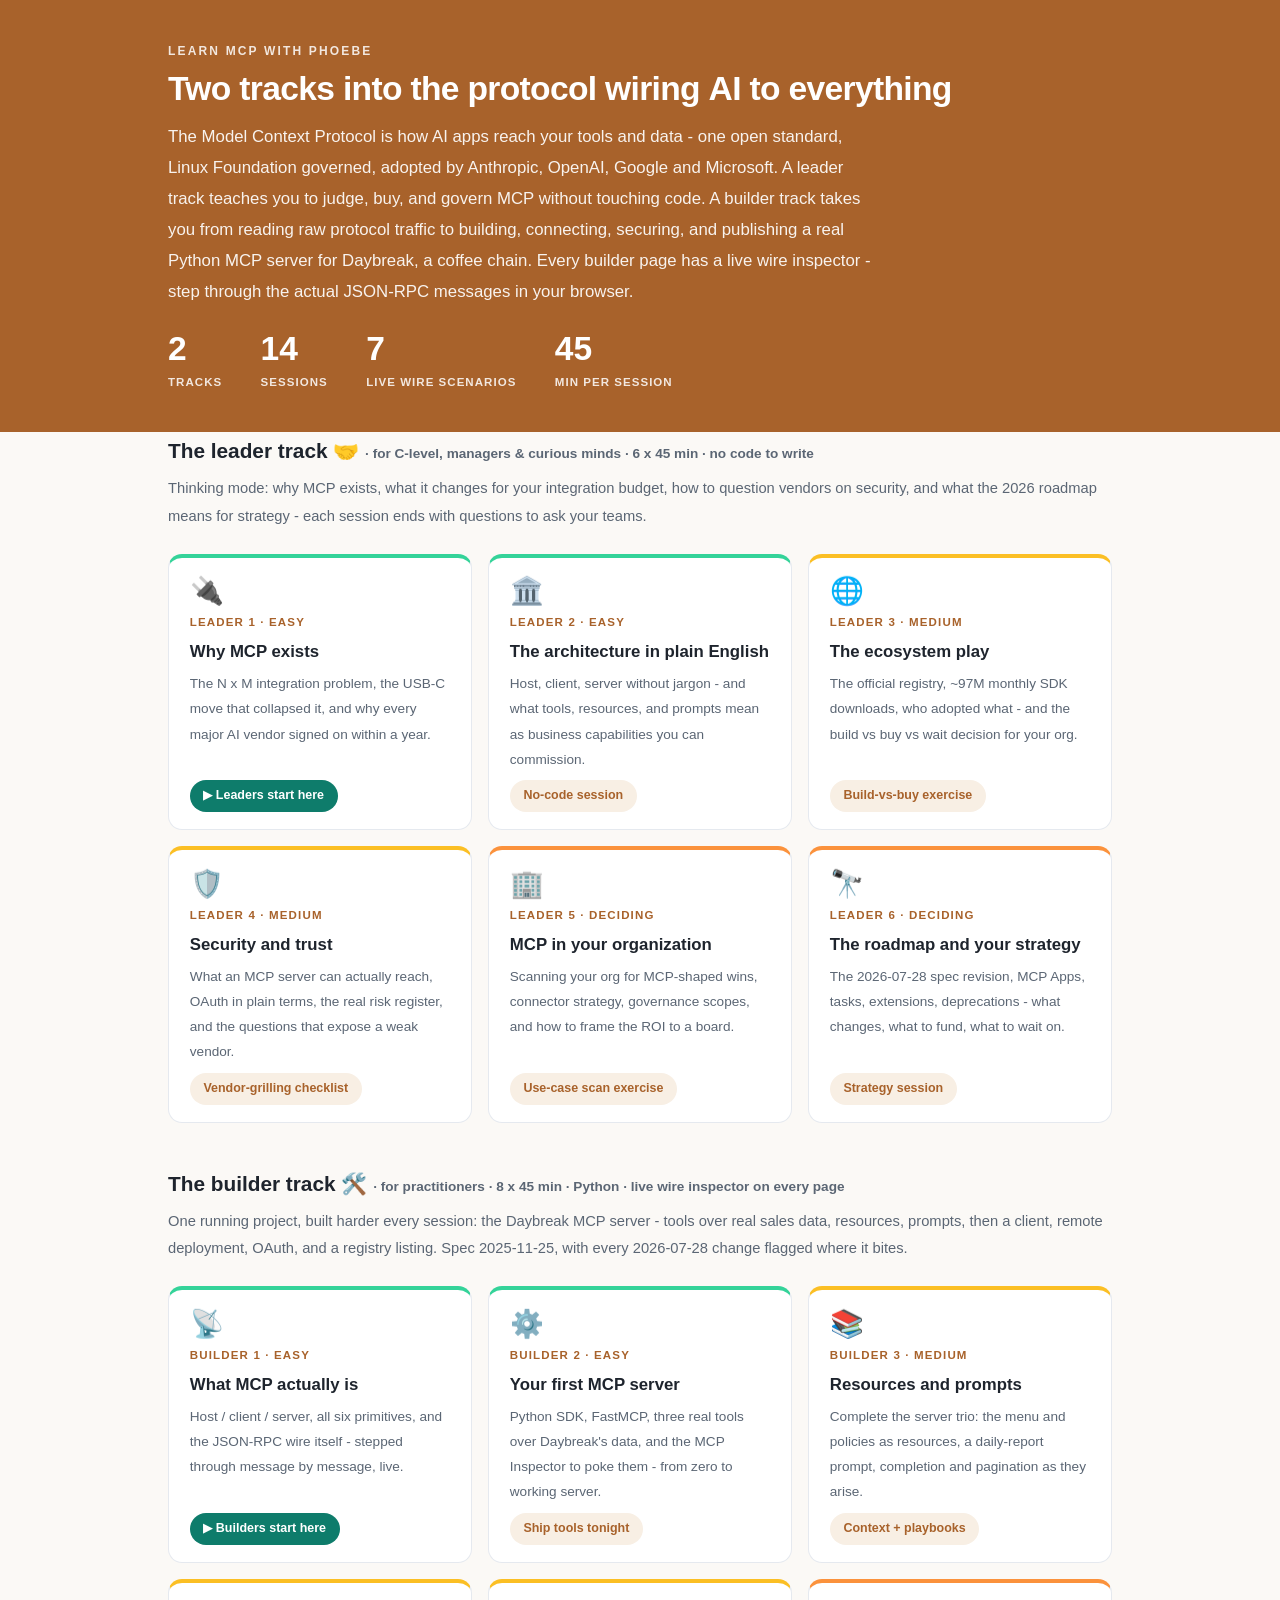
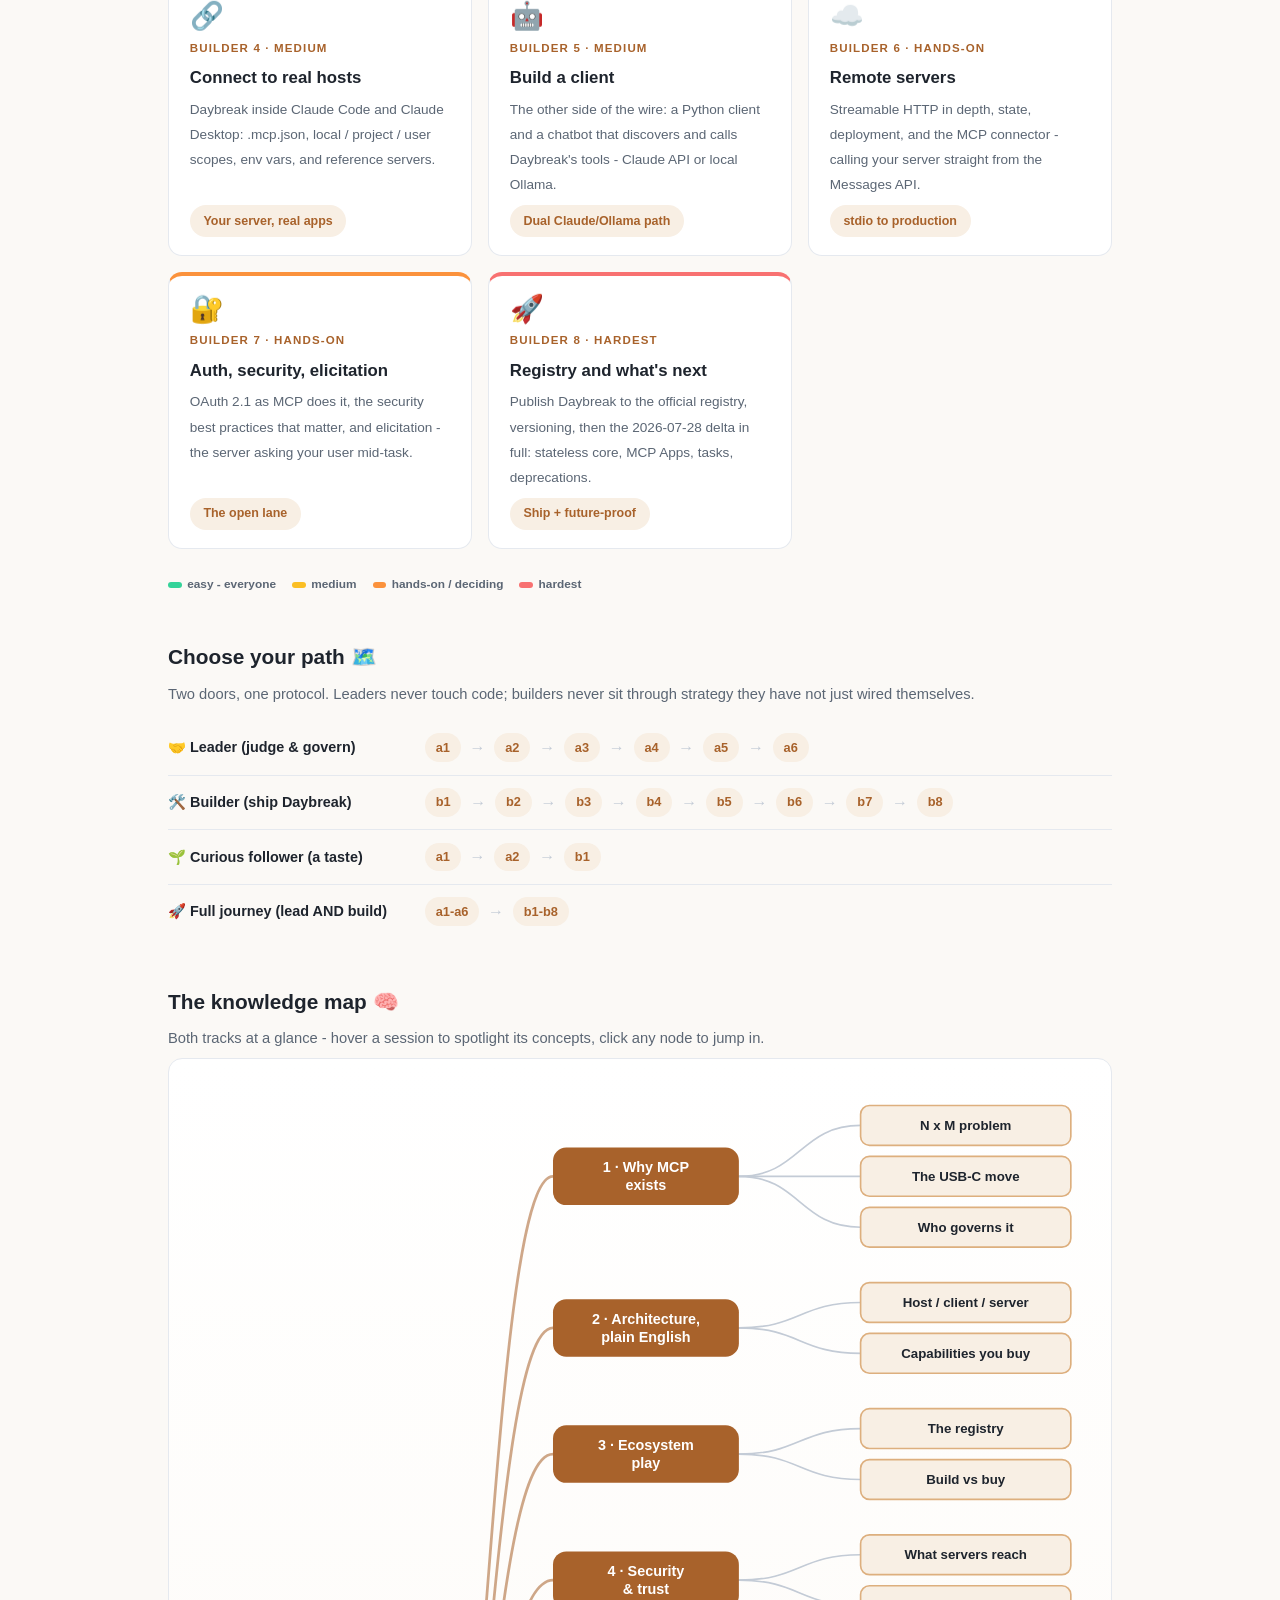
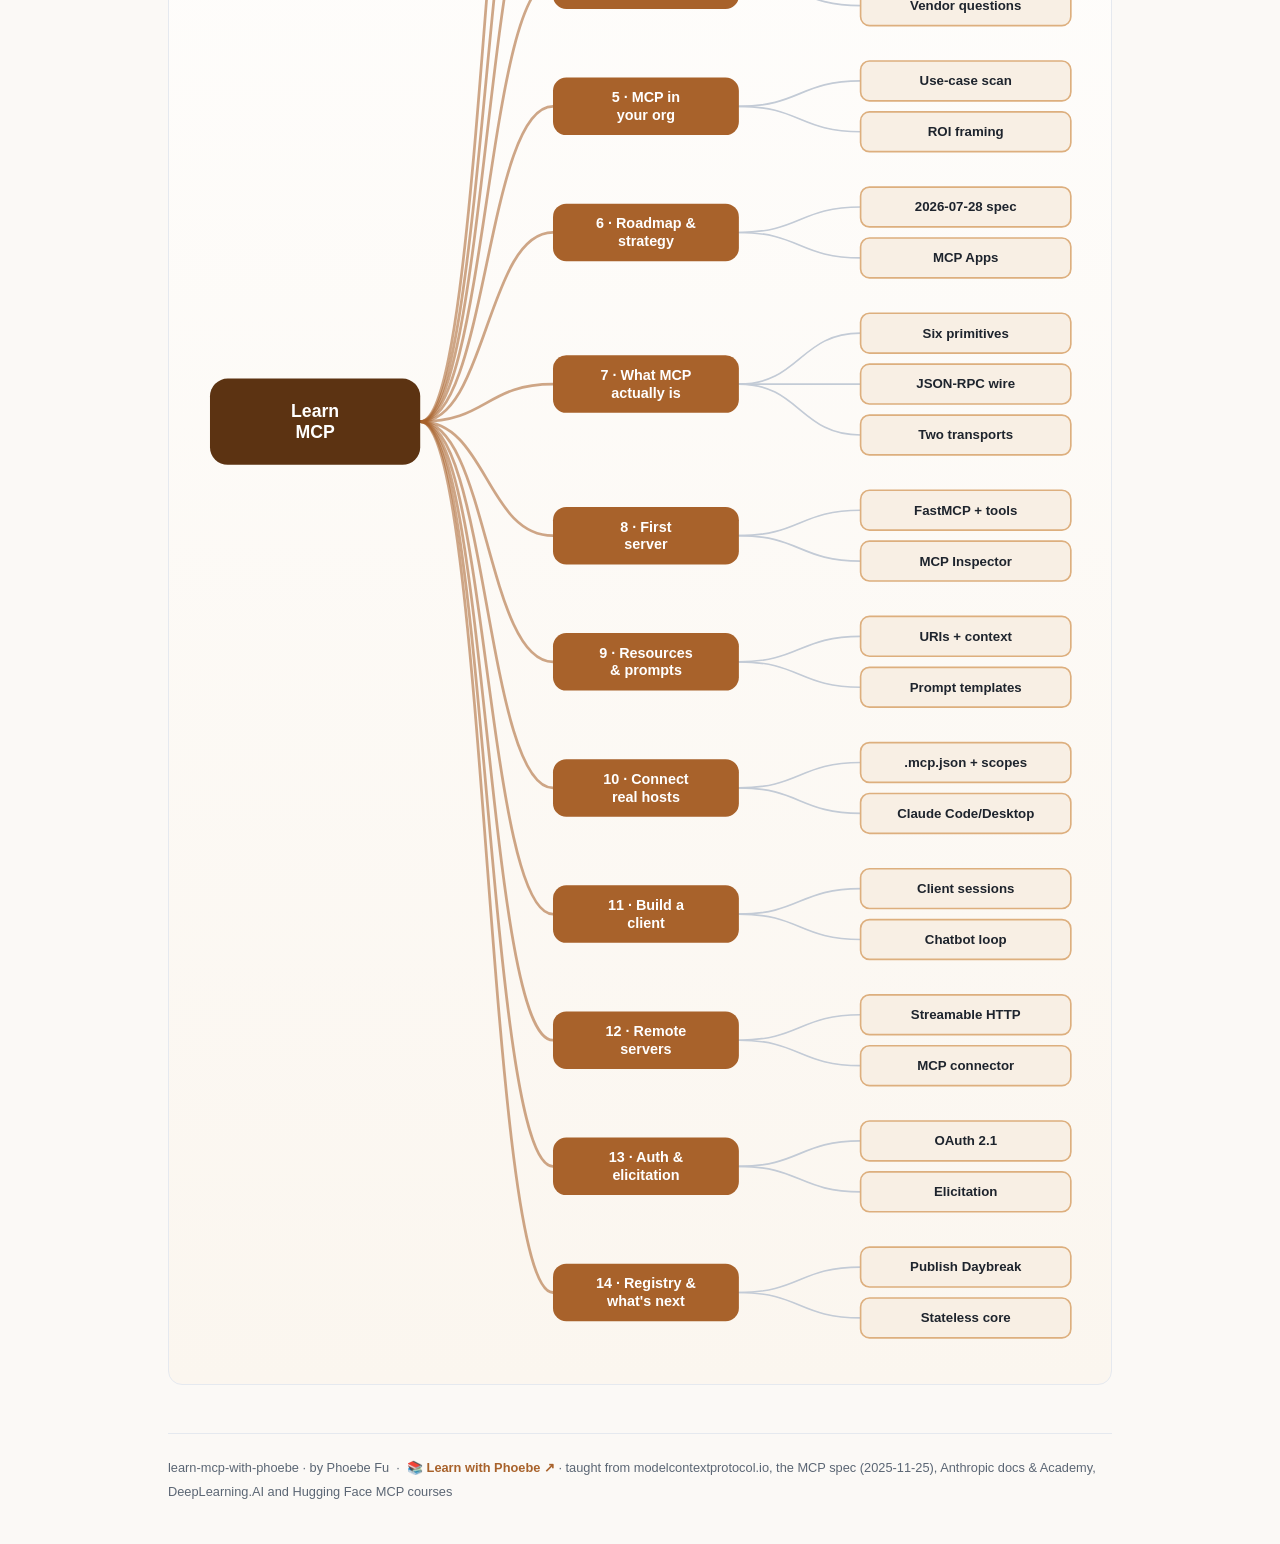
==== commit 7ff5817c: "Fix unreadable pills and labels: white text on the amber fill The "Real world" pill, build-along ste" ====
--- a/index.html
+++ b/index.html
@@ -3,8 +3,23 @@
 <head>
 <meta charset="UTF-8">
 <meta name="viewport" content="width=device-width, initial-scale=1.0">
+<!-- social:start -->
+<meta name="description" content="The Model Context Protocol is how AI apps reach your tools and data - one open standard, Linux Foundation governed, adopted by Anthropic, OpenAI, Google and Microsoft. A leader track teaches you...">
+<meta property="og:type" content="article">
+<meta property="og:site_name" content="Learn with Phoebe">
+<meta property="og:title" content="learn mcp with phoebe - a two-track course on the Model Context Protocol">
+<meta property="og:description" content="The Model Context Protocol is how AI apps reach your tools and data - one open standard, Linux Foundation governed, adopted by Anthropic, OpenAI, Google and Microsoft. A leader track teaches you...">
+<meta property="og:url" content="https://phoebefu6.github.io/learn-mcp-with-phoebe/">
+<meta property="og:image" content="https://phoebefu6.github.io/learn-mcp-with-phoebe/assets/og-cover.png">
+<meta property="og:image:width" content="1200">
+<meta property="og:image:height" content="630">
+<meta name="twitter:card" content="summary_large_image">
+<meta name="twitter:title" content="learn mcp with phoebe - a two-track course on the Model Context Protocol">
+<meta name="twitter:description" content="The Model Context Protocol is how AI apps reach your tools and data - one open standard, Linux Foundation governed, adopted by Anthropic, OpenAI, Google and Microsoft. A leader track teaches you...">
+<meta name="twitter:image" content="https://phoebefu6.github.io/learn-mcp-with-phoebe/assets/og-cover.png">
+<!-- social:end -->
 <title>learn mcp with phoebe - a two-track course on the Model Context Protocol</title>
-<link rel="stylesheet" href="assets/style.css?v=1">
+<link rel="stylesheet" href="assets/style.css?v=10">
 <style>
   .stats-row { display: flex; gap: 2.4rem; margin-top: 1.5rem; flex-wrap: wrap; }
   .stat b { display: block; font-size: 2.1rem; font-weight: 800; line-height: 1.05; font-variant-numeric: tabular-nums; }
@@ -304,7 +319,7 @@
   ]
 };
 </script>
-<script src="assets/mindmap.js?v=1"></script>
-<script src="assets/app.js?v=1"></script>
+<script src="assets/mindmap.js?v=6"></script>
+<script src="assets/app.js?v=6"></script>
 </body>
 </html>
--- a/assets/style.css
+++ b/assets/style.css
@@ -88,9 +88,9 @@
 }
 .agenda span { padding: .45rem .3rem; white-space: nowrap; overflow: hidden; text-overflow: ellipsis; }
 .agenda .a1 { background: var(--indigo-deep); }
-.agenda .a2 { background: var(--indigo-mid); }
-.agenda .a3 { background: var(--amber); color: var(--amber-ink); }
-.agenda .a4 { background: var(--indigo-soft); }
+.agenda .a2 { background: var(--indigo-mid); color: var(--ink); }
+.agenda .a3 { background: var(--amber); color: #fff; }
+.agenda .a4 { background: var(--indigo-soft); color: var(--ink); }
 
 /* ---------- toolbar ---------- */
 .toolbar {
@@ -102,8 +102,9 @@
   border-bottom: 1px solid var(--hairline);
   padding: .55rem 0;
 }
-.toolbar .wrap { display: flex; align-items: center; gap: .6rem; }
-.toolbar .crumb { font-size: .8rem; color: var(--muted); font-weight: 600; margin-right: auto; }
+.toolbar .wrap { display: flex; align-items: center; gap: .5rem; flex-wrap: nowrap; }
+.toolbar .crumb { font-size: .8rem; color: var(--muted); font-weight: 600; margin-right: auto; min-width: 0; white-space: nowrap; overflow: hidden; text-overflow: ellipsis; }
+.toolbar .btn { white-space: nowrap; flex: none; padding: .38rem .8rem; font-size: .78rem; line-height: 1.2; }
 .toolbar .crumb a { color: var(--indigo); text-decoration: none; }
 .btn {
   border: 1px solid var(--hairline);
@@ -223,7 +224,7 @@
 .pill.solid { background: var(--indigo); color: #fff; }
 .pill.light { background: var(--indigo-50); color: var(--indigo); }
 .pill.inkpill { background: var(--ink); color: #fff; }
-.pill.amber, .pill.peach { background: var(--amber); color: var(--amber-ink); }
+.pill.amber, .pill.peach { background: var(--amber); color: #fff; }
 .pill.bare { color: var(--faint); }
 
 /* ---------- 4D grid ---------- */
@@ -281,7 +282,7 @@
   padding: .15rem .7rem;
 }
 .prompt-box.bad .label { background: var(--faint); color: var(--ink); }
-.prompt-box.good .label { background: var(--amber); color: var(--amber-ink); }
+.prompt-box.good .label { background: var(--amber); color: #fff; }
 .copy-btn {
   position: absolute;
   top: .7rem;
@@ -298,16 +299,20 @@
   transition: background .15s ease;
 }
 .copy-btn:hover { background: rgba(255,255,255,.22); }
-.copy-btn.copied { background: var(--amber); border-color: var(--amber); color: var(--amber-ink); }
+.copy-btn.copied { background: var(--amber); border-color: var(--amber); color: #fff; }
 
 /* ---------- demo steps ---------- */
 .steps { counter-reset: step; margin: .6rem 0 1rem; }
 .step {
-  display: flex;
-  gap: .9rem;
+  display: grid;
+  grid-template-columns: max-content minmax(0, 1fr);
+  column-gap: .9rem;
+  row-gap: .2rem;
   padding: .85rem 0;
   border-bottom: .5px solid var(--hairline);
 }
+.step > * { grid-column: 2; min-width: 0; }
+.step > .prompt-box { margin: .8rem 0 .4rem; }
 .step:last-child { border-bottom: none; }
 .step::before {
   counter-increment: step;
@@ -346,7 +351,7 @@
 .callout.example .ex-pill {
   display: inline-block;
   background: var(--amber);
-  color: var(--amber-ink);
+  color: #fff;
   border-radius: 999px;
   padding: .15rem .7rem;
   font-size: .68rem;
@@ -688,7 +693,7 @@
   font-family: inherit; transition: all .14s ease; white-space: nowrap;
 }
 .sql-btn:hover { background: rgba(255,255,255,.2); }
-.sql-btn.sql-run { background: var(--amber); color: var(--amber-ink); border-color: var(--amber); }
+.sql-btn.sql-run { background: var(--amber); color: #fff; border-color: var(--amber); }
 .sql-btn.sql-run:hover { filter: brightness(1.05); }
 .sql-label {
   display: block;
@@ -790,3 +795,115 @@
   border-radius: 8px; font-size: .78rem; color: var(--amber-ink);
 }
 @media (max-width: 640px) { .mcp-msg { max-width: 100%; } }
+
+/* === LWP-PATCH v2 === */
+/* palette-agnostic aliases: 75 repos use --indigo/--amber, 1 uses --pine/--clay */
+:root {
+  --pv-accent: var(--indigo, var(--pine, #334155));
+  --pv-flag: var(--amber, var(--clay, #B45309));
+  --pv-flag-50: var(--amber-50, var(--clay-50, #FEF3E2));
+}
+
+/* ============================================================
+   v2 - readable on a phone + reading modes
+   Layout only. No palette tokens are changed.
+   ============================================================ */
+
+/* --- skip link --- */
+.skip-link {
+  position: absolute; left: -9999px; top: 0; z-index: 200;
+  background: var(--pv-accent); color: #fff;
+  padding: .7rem 1.1rem; border-radius: 0 0 var(--radius) 0;
+  font-weight: 700; font-size: .85rem; text-decoration: none;
+}
+.skip-link:focus { left: 0; }
+
+/* --- visible keyboard focus everywhere --- */
+:focus-visible {
+  outline: 3px solid var(--pv-flag);
+  outline-offset: 2px;
+  border-radius: 4px;
+}
+
+/* --- diagrams: hold authored width, scroll instead of shrinking --- */
+.figscroll { overflow-x: auto; -webkit-overflow-scrolling: touch; overscroll-behavior-x: contain; }
+.figscroll::-webkit-scrollbar { height: 6px; }
+.figscroll::-webkit-scrollbar-thumb { background: var(--faint); border-radius: 3px; }
+
+/* --- tables: scroll container + sticky row label --- */
+.tablescroll { overflow-x: auto; -webkit-overflow-scrolling: touch; border-radius: var(--radius); }
+
+/* --- section contents counter --- */
+.sec-meta {
+  display: block; margin-top: .3rem;
+  font-size: .72rem; font-weight: 700; letter-spacing: .06em;
+  text-transform: uppercase; color: var(--muted);
+  font-variant-numeric: tabular-nums;
+}
+
+/* --- study-mode switch --- */
+.btn.mode-on { background: var(--pv-flag); border-color: var(--pv-flag); color: #fff; }
+
+/* --- deep-linked card gets a moment of emphasis --- */
+details.card.linked { border-color: var(--pv-flag); box-shadow: 0 0 0 3px var(--pv-flag-50); }
+
+@media (max-width: 820px) {
+  /* labels keep the size they were drawn at; the figure scrolls */
+  figure.zoomable svg { min-width: 820px; }
+  .figscroll .mm-svg, .mindmap svg { min-width: 840px; }
+
+  table.clean { min-width: 620px; }
+  table.clean th:first-child,
+  table.clean td:first-child {
+    position: sticky; left: 0; background: #fff;
+    box-shadow: 1px 0 0 var(--hairline);
+  }
+
+  pre, .prompt-box { overflow-x: auto; }
+
+  /* 44px tap targets */
+  details.card summary { min-height: 44px; }
+  .qopt { min-height: 44px; display: flex; align-items: center; padding: .7rem .9rem; }
+  .toolbar .btn, .pagefoot a { min-height: 44px; display: inline-flex; align-items: center; justify-content: center; }
+  .toolbar .crumb, .toolbar #zoom-toggle { display: none; }
+  .toolbar .btn { flex: 1 1 0; padding: .3rem .4rem; font-size: .72rem; }
+  table.clean { display: block; overflow-x: auto; -webkit-overflow-scrolling: touch; }
+}
+
+@media (max-width: 640px) {
+  /* long inline code tokens and nowrap chips are the two things that still
+     forced the page sideways below 640px: let them break rather than push
+     the layout. Inside the media query only - desktop is untouched. */
+  :not(pre) > code, .prompt-box span, code span,
+  p span, li span, td span { overflow-wrap: anywhere; word-break: break-word; }
+  .chip, .syn-chip, .pill, .mode, .tag { white-space: normal; max-width: 100%; }
+
+  /* the agenda bar truncated its own labels into nonsense - stack it */
+  .agenda { flex-direction: column; align-items: stretch; gap: .3rem; }
+  .agenda span { font-size: .74rem; text-align: left; padding: .4rem .7rem; flex: none !important; }
+  .chip-row, .legend { flex-wrap: wrap; }
+  .journey { flex-wrap: wrap; row-gap: .45rem; }
+}
+
+/* --- print: a session should print as a complete handout --- */
+@media print {
+  .pagenav, #progress-bar, .skip-link, .journey, .lightbox { display: none !important; }
+  details.card > .body { display: block !important; }
+  details.card, figure, table.clean, .callout { break-inside: avoid; page-break-inside: avoid; }
+  figure.zoomable svg { min-width: 0; max-width: 100%; }
+  .figscroll, .tablescroll { overflow: visible; }
+  a[href^="http"]::after { content: " (" attr(href) ")"; font-size: .72rem; color: #555; }
+}
+
+/* swipe hint: own line, only when the diagram really does scroll */
+figure.zoomable.can-scroll figcaption { flex-wrap: wrap; }
+figure.zoomable.can-scroll figcaption::after {
+  content: "swipe the diagram \2192";
+  flex: 0 0 100%;
+  margin-top: .2rem;
+  font-size: .72rem;
+  font-weight: 700;
+  letter-spacing: .04em;
+  color: var(--pv-flag);
+}
+/* === /LWP-PATCH === */
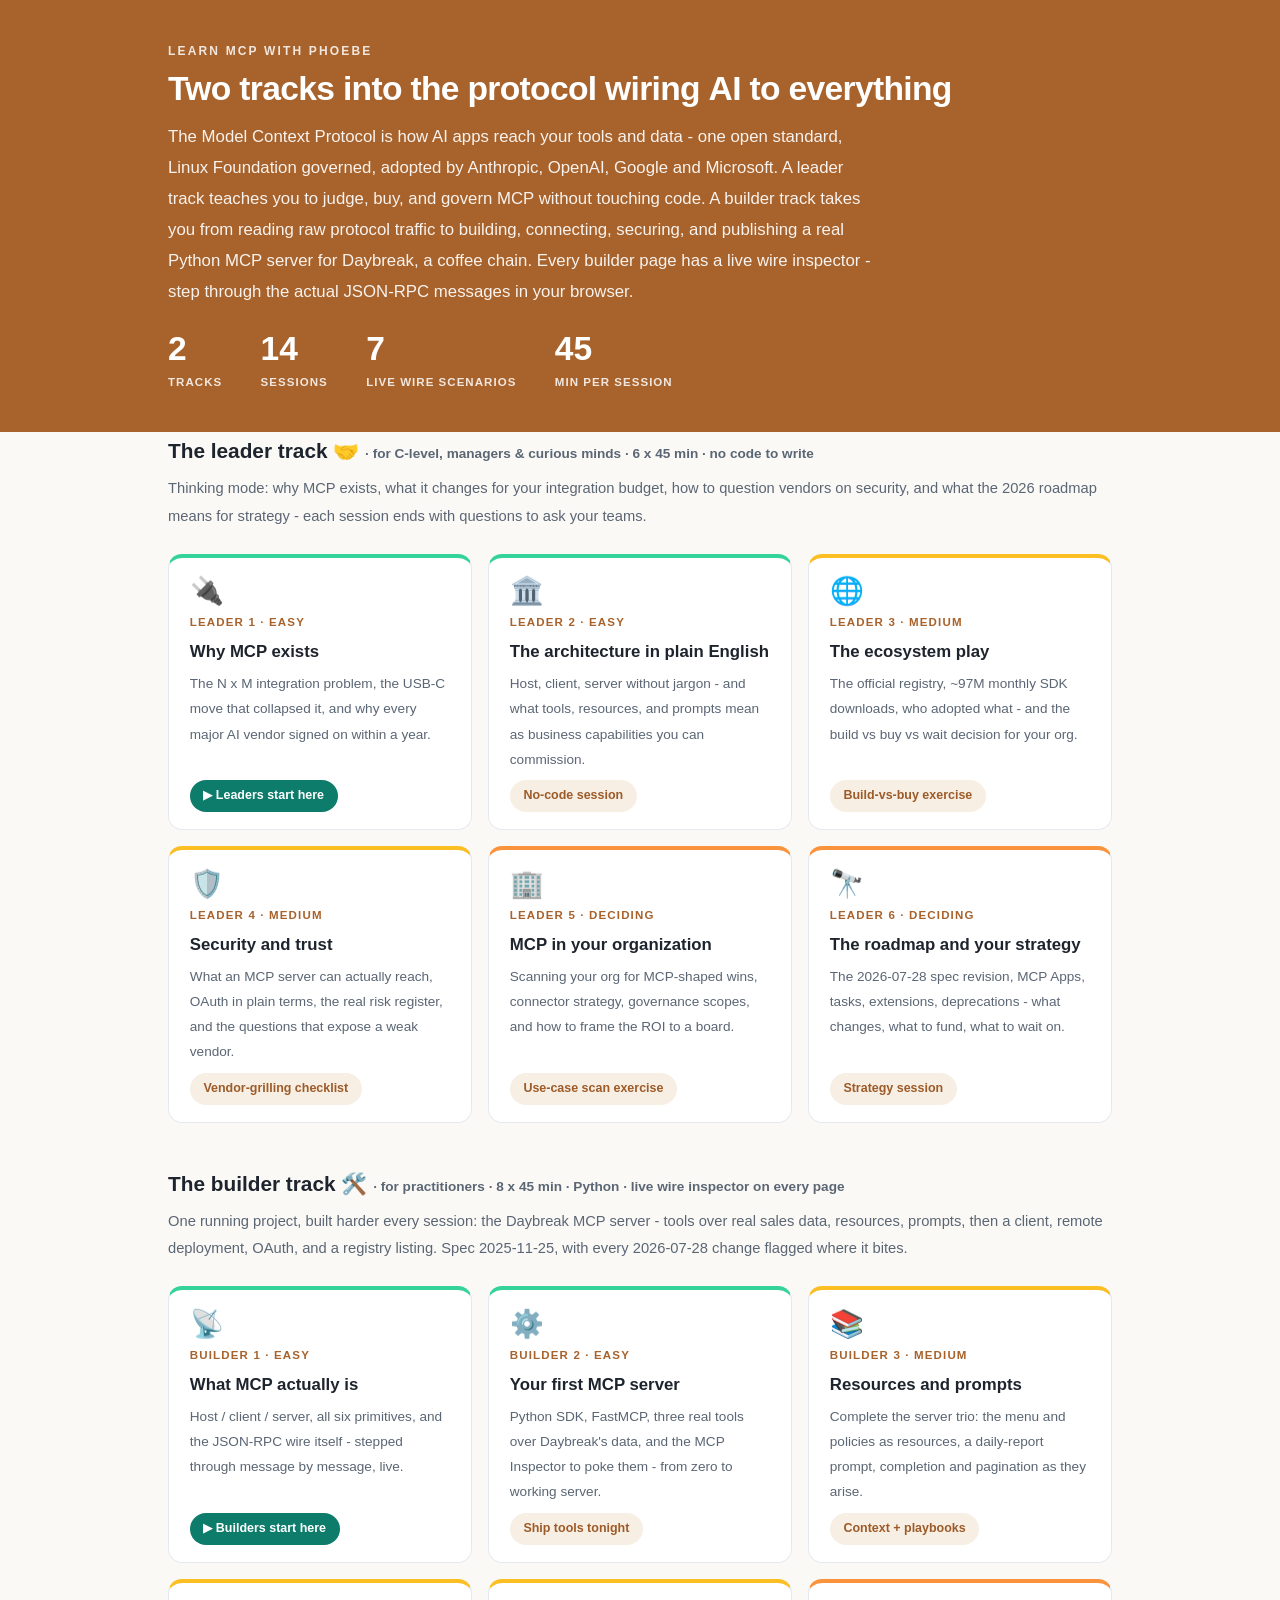
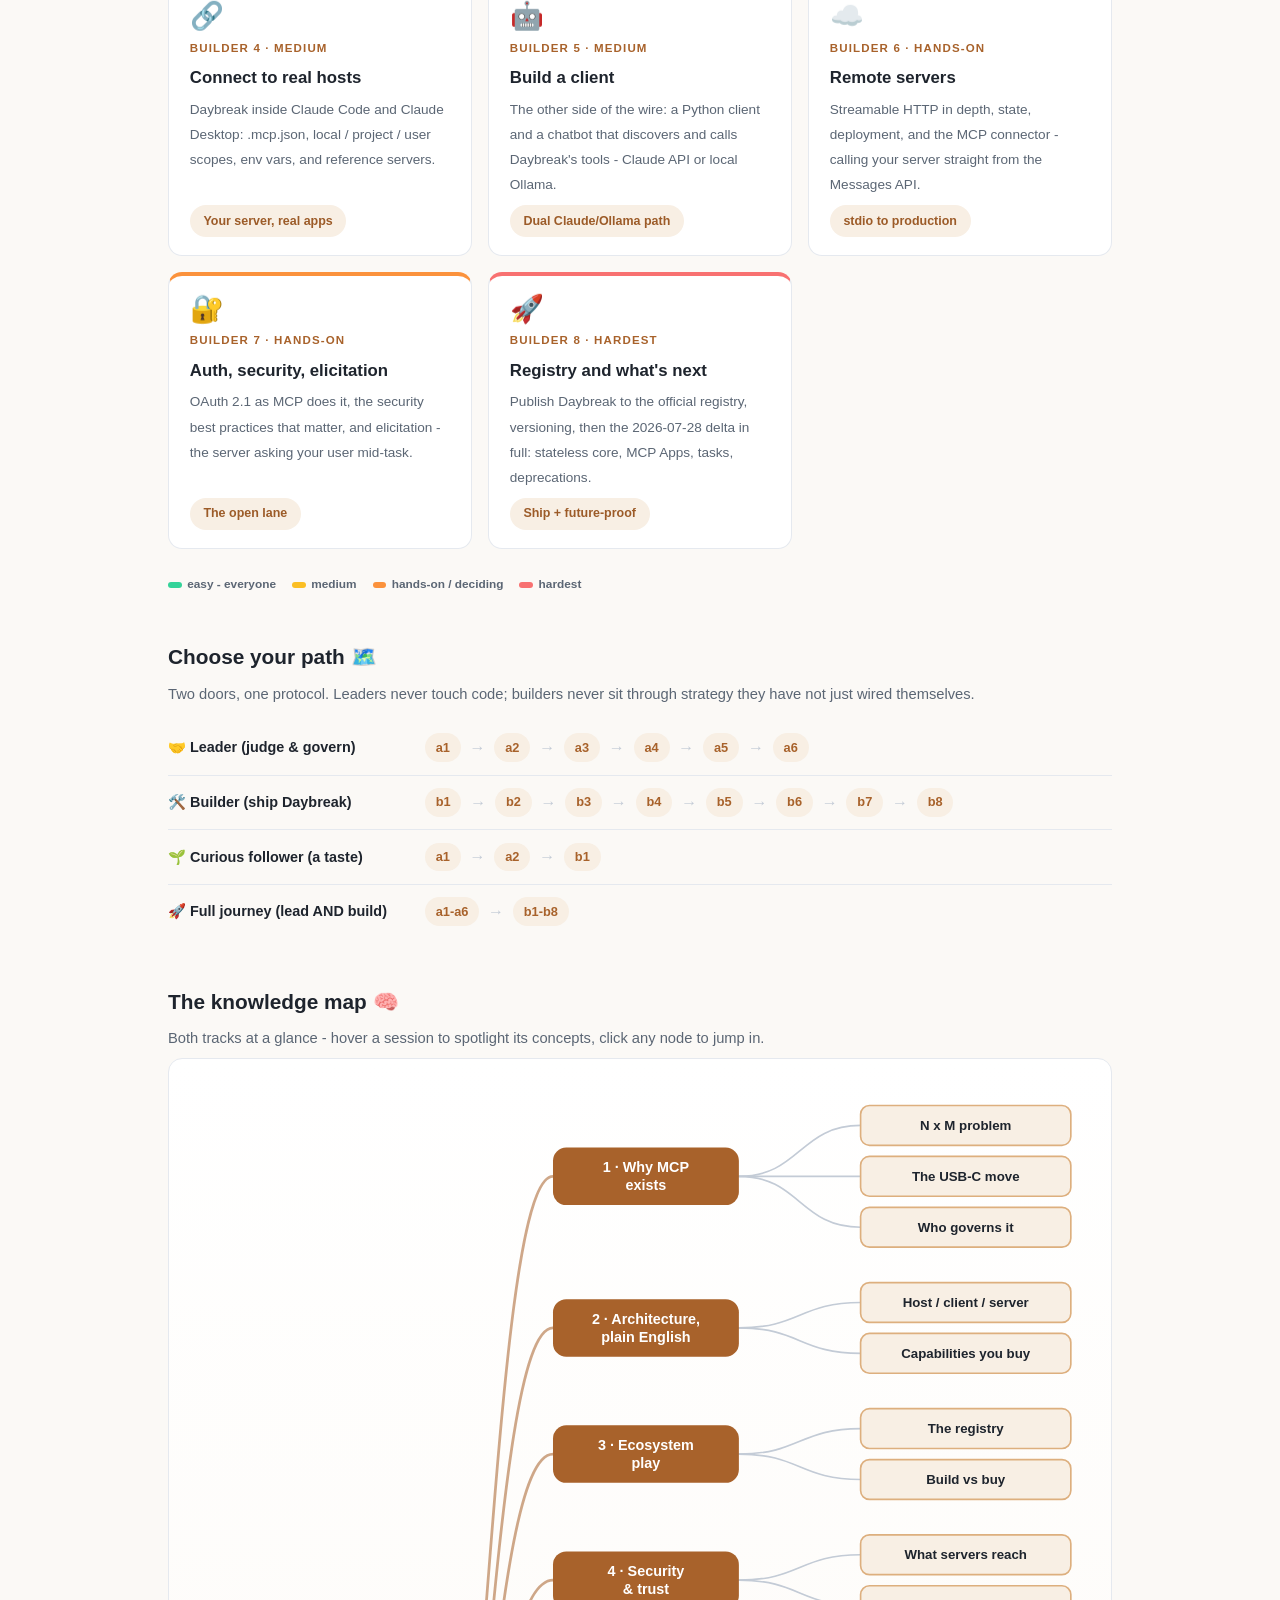
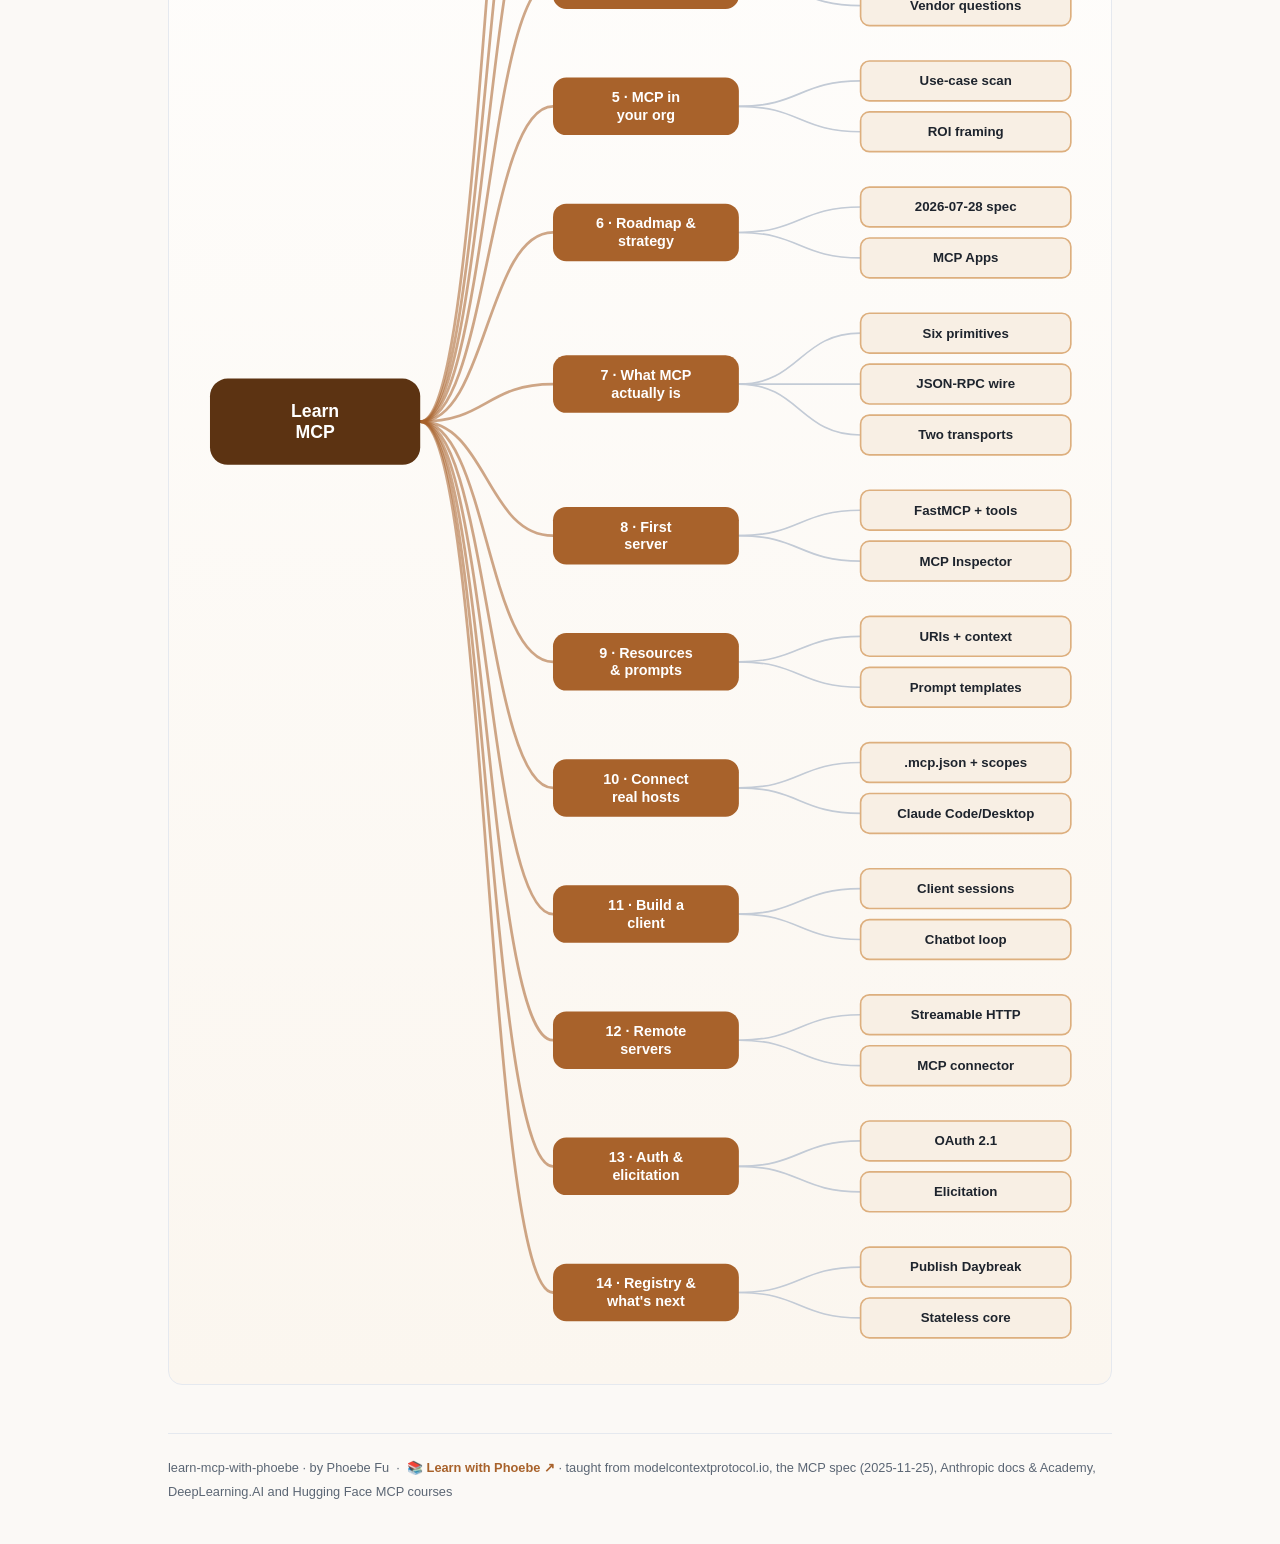
==== commit 30e94341: "Raise every text-on-fill pair to WCAG AA (lowest was 4.2:1) 3 rule(s) drew text on a solid fill belo" ====
--- a/index.html
+++ b/index.html
@@ -19,7 +19,7 @@
 <meta name="twitter:image" content="https://phoebefu6.github.io/learn-mcp-with-phoebe/assets/og-cover.png">
 <!-- social:end -->
 <title>learn mcp with phoebe - a two-track course on the Model Context Protocol</title>
-<link rel="stylesheet" href="assets/style.css?v=10">
+<link rel="stylesheet" href="assets/style.css?v=11">
 <style>
   .stats-row { display: flex; gap: 2.4rem; margin-top: 1.5rem; flex-wrap: wrap; }
   .stat b { display: block; font-size: 2.1rem; font-weight: 800; line-height: 1.05; font-variant-numeric: tabular-nums; }
--- a/assets/style.css
+++ b/assets/style.css
@@ -3,6 +3,7 @@
    (CSS var names still read --indigo/--amber; they hold SQL-blue values.) */
 
 :root {
+  --indigo-text: #9C5B28;
   --indigo: #A8622B;
   --indigo-deep: #5C3312;
   --indigo-mid: #C08048;
@@ -153,7 +154,7 @@
   text-transform: uppercase;
   letter-spacing: .08em;
 }
-.tag.concept { background: var(--indigo-50); color: var(--indigo); }
+.tag.concept { background: var(--indigo-50); color: var(--indigo-text); }
 .tag.demo { background: var(--amber-50); color: var(--amber-ink); }
 .tag.exercise { background: var(--ink); color: #fff; }
 
@@ -222,7 +223,7 @@
   font-weight: 600;
 }
 .pill.solid { background: var(--indigo); color: #fff; }
-.pill.light { background: var(--indigo-50); color: var(--indigo); }
+.pill.light { background: var(--indigo-50); color: var(--indigo-text); }
 .pill.inkpill { background: var(--ink); color: #fff; }
 .pill.amber, .pill.peach { background: var(--amber); color: #fff; }
 .pill.bare { color: var(--faint); }
@@ -321,7 +322,7 @@
   width: 1.7rem; height: 1.7rem;
   border-radius: 999px;
   background: var(--indigo-50);
-  color: var(--indigo);
+  color: var(--indigo-text);
   font-weight: 700;
   font-size: .85rem;
   display: inline-flex;
